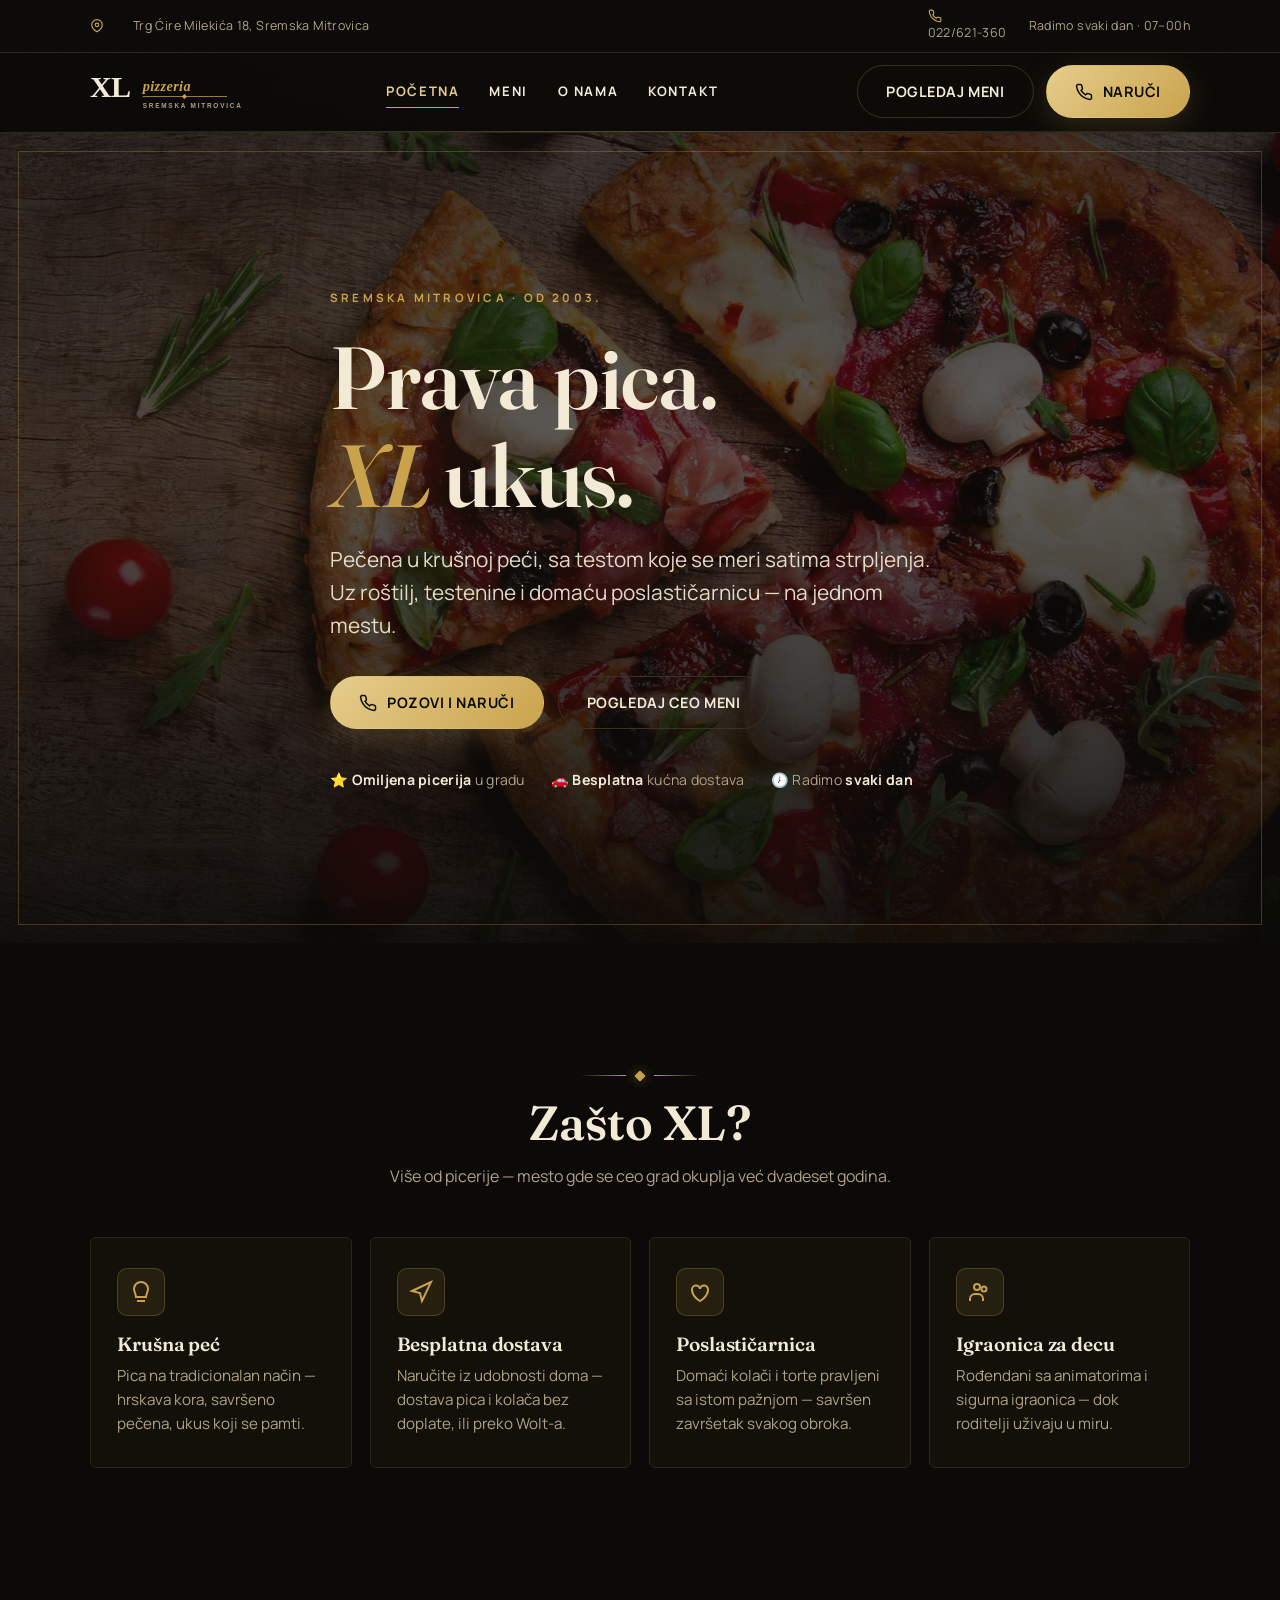
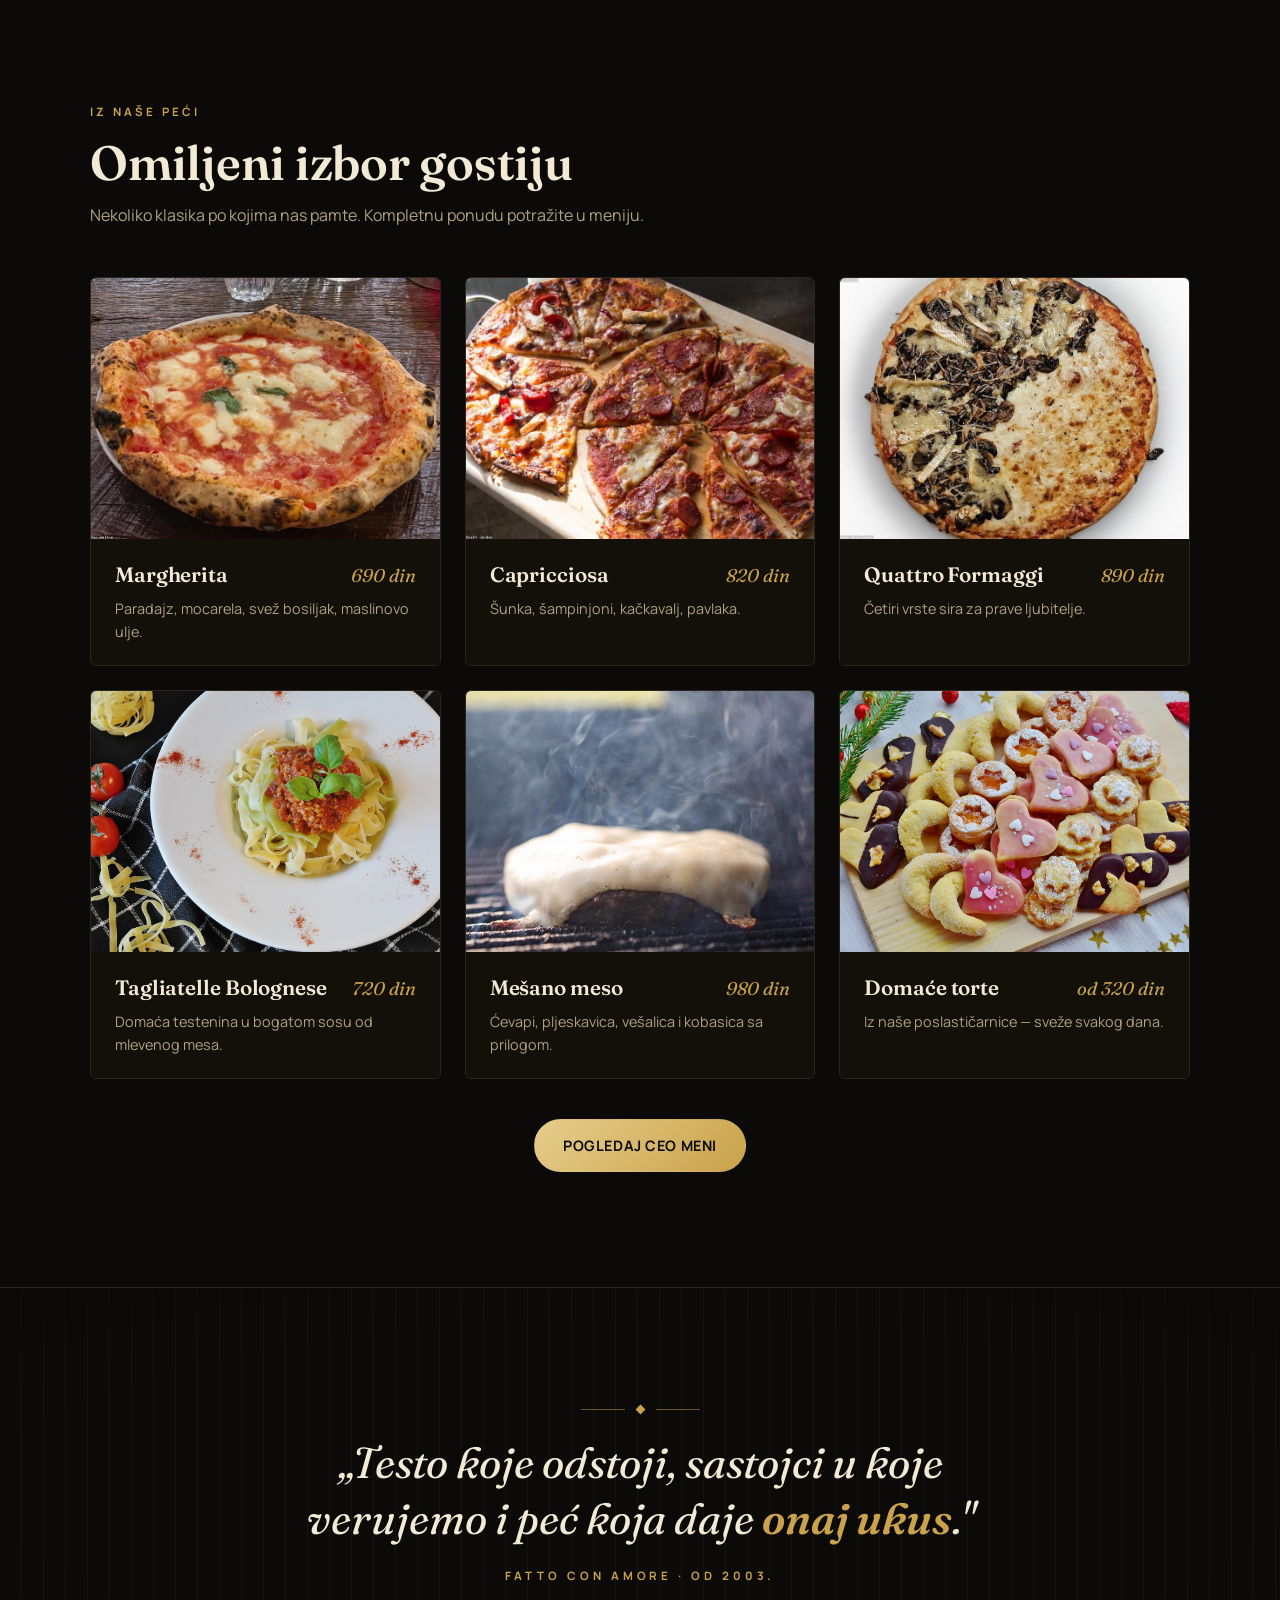
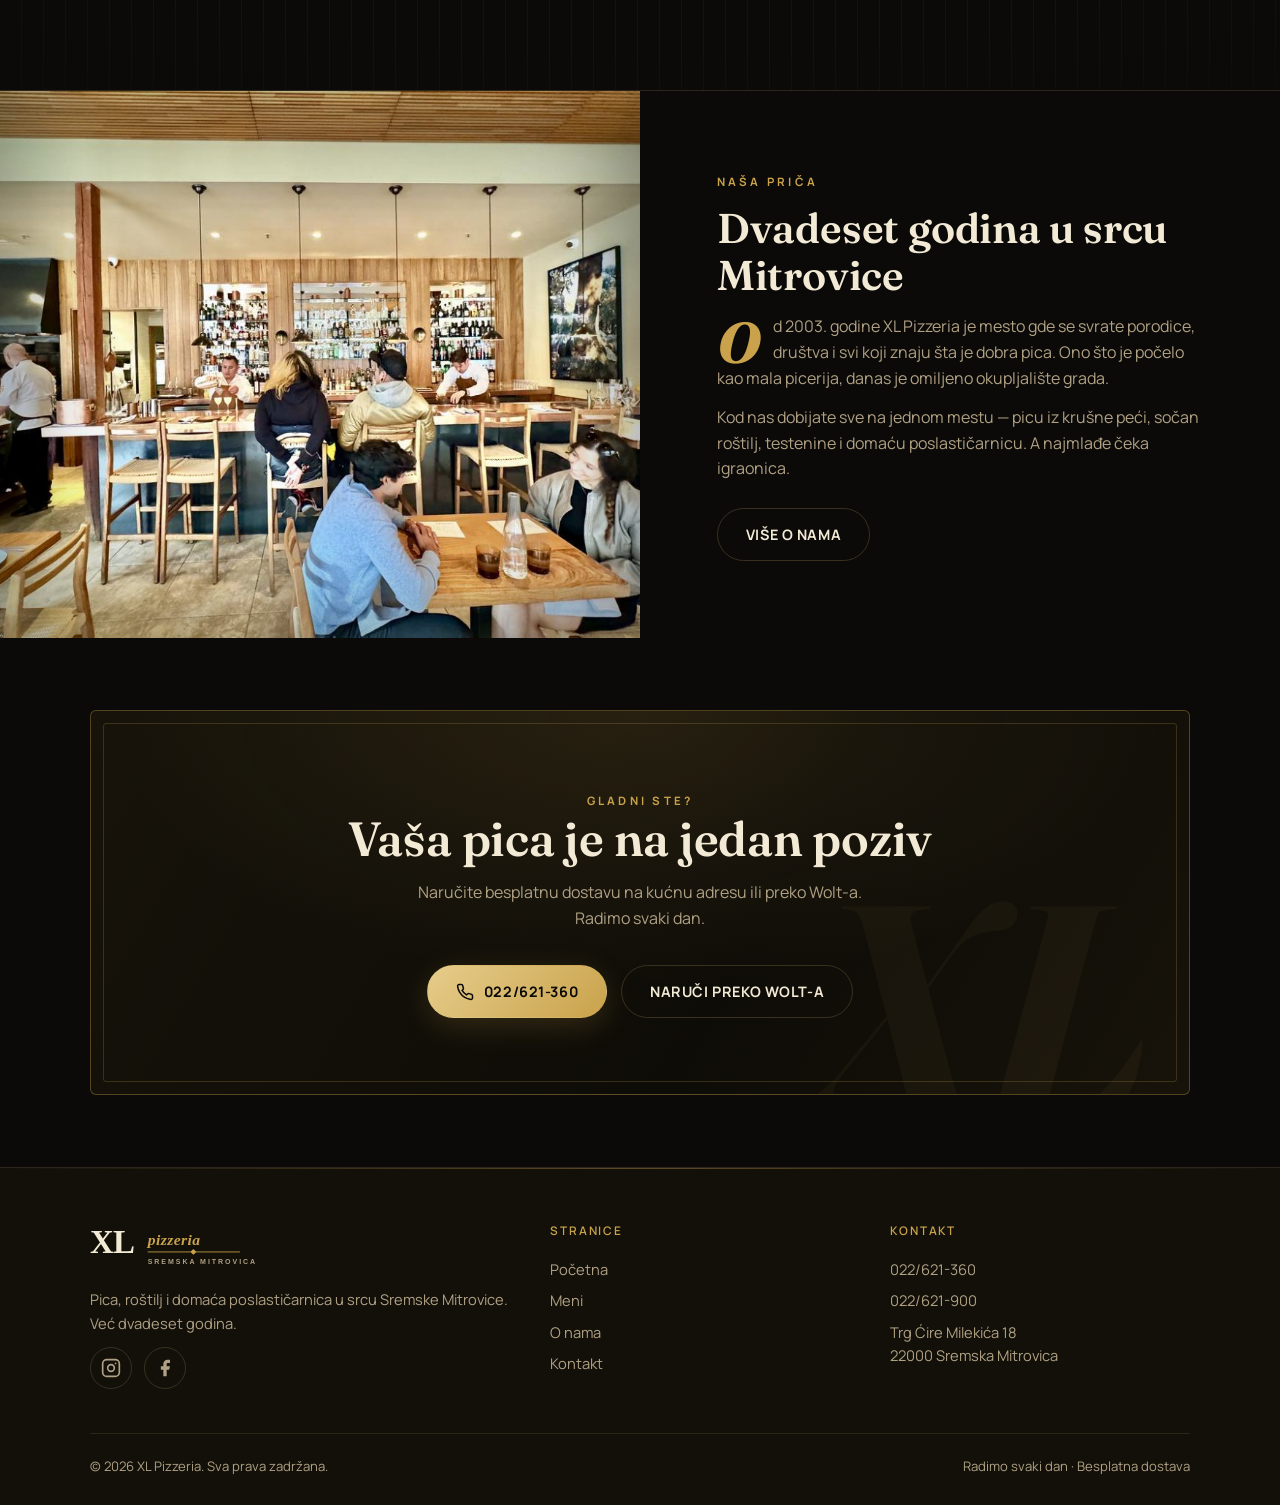
==== index.html @ 82c4e756 "Popravi mobilni meni (backdrop-filter fixed bug) + cache-buster Co-Authored-By: Claude Opus 4.8 <nor" ====
<!DOCTYPE html>
<html lang="sr">
<head>
  <meta charset="UTF-8">
  <meta name="viewport" content="width=device-width, initial-scale=1.0">
  <title>XL Pizzeria — Sremska Mitrovica | Pica, roštilj, poslastičarnica</title>
  <meta name="description" content="XL Pizzeria u Sremskoj Mitrovici — vrhunska pica pečena u krušnoj peći, roštilj, testenine i domaća poslastičarnica. Besplatna dostava i Wolt. Pozovi 022/621-360.">
  <meta property="og:title" content="XL Pizzeria — Sremska Mitrovica">
  <meta property="og:description" content="Vrhunska pica, roštilj i domaća poslastičarnica u srcu Sremske Mitrovice. Besplatna dostava.">
  <meta property="og:type" content="restaurant">
  <link rel="icon" href="assets/logo.svg">
  <link rel="preconnect" href="https://fonts.googleapis.com">
  <link rel="preconnect" href="https://fonts.gstatic.com" crossorigin>
  <link href="https://fonts.googleapis.com/css2?family=Fraunces:opsz,wght@9..144,400;9..144,600;9..144,700&family=Manrope:wght@400;600;700;800&display=swap" rel="stylesheet">
  <link rel="stylesheet" href="css/style.css?v=2">
</head>
<body>

 
  <div class="topbar">
    <div class="container topbar-inner">
      <span class="tb-left"><svg viewBox="0 0 24 24" fill="none" stroke="currentColor" stroke-width="2"><path d="M21 10c0 7-9 12-9 12s-9-5-9-12a9 9 0 0 1 18 0z"/><circle cx="12" cy="10" r="3"/></svg>Trg Ćire Milekića 18, Sremska Mitrovica</span>
      <span class="tb-right"><a href="tel:+38122621360"><svg viewBox="0 0 24 24" fill="none" stroke="currentColor" stroke-width="2"><path d="M22 16.92v3a2 2 0 0 1-2.18 2 19.79 19.79 0 0 1-8.63-3.07 19.5 19.5 0 0 1-6-6 19.79 19.79 0 0 1-3.07-8.67A2 2 0 0 1 4.11 2h3a2 2 0 0 1 2 1.72c.13.96.36 1.9.7 2.81a2 2 0 0 1-.45 2.11L8.09 9.91a16 16 0 0 0 6 6l1.27-1.27a2 2 0 0 1 2.11-.45c.9.34 1.85.57 2.81.7A2 2 0 0 1 22 16.92z"/></svg>022/621-360</a><span>Radimo svaki dan &middot; 07&ndash;00h</span></span>
    </div>
  </div>


  <header class="site-header">
    <div class="container nav">
      <a href="index.html" class="brand" aria-label="XL Pizzeria početna">
        <img src="assets/logo.svg" alt="XL Pizzeria" class="brand-mark">
      </a>
      <nav class="nav-links" aria-label="Glavna navigacija">
        <a href="index.html" aria-current="page">Početna</a>
        <a href="meni.html">Meni</a>
        <a href="o-nama.html">O nama</a>
        <a href="kontakt.html">Kontakt</a>
      </nav>
      <div class="nav-cta">
        <a href="meni.html" class="btn btn--ghost">Pogledaj meni</a>
        <a href="tel:+38122621360" class="btn btn--primary">
          <svg viewBox="0 0 24 24" fill="none" stroke="currentColor" stroke-width="2"><path d="M22 16.92v3a2 2 0 0 1-2.18 2 19.79 19.79 0 0 1-8.63-3.07 19.5 19.5 0 0 1-6-6 19.79 19.79 0 0 1-3.07-8.67A2 2 0 0 1 4.11 2h3a2 2 0 0 1 2 1.72c.13.96.36 1.9.7 2.81a2 2 0 0 1-.45 2.11L8.09 9.91a16 16 0 0 0 6 6l1.27-1.27a2 2 0 0 1 2.11-.45c.9.34 1.85.57 2.81.7A2 2 0 0 1 22 16.92z"/></svg>
          Naruči
        </a>
      </div>
      <button class="nav-toggle" aria-label="Otvori meni" aria-expanded="false" aria-controls="nav-links"><span></span></button>
    </div>
  </header>

  <main>
    <!-- HERO -->
    <section class="hero">
      <div class="hero-bg">
        <img src="assets/img/hero.jpg" alt="Pica iz krušne peći na tamnom stolu" fetchpriority="high">
      </div>
      <div class="container hero-inner">
        <span class="eyebrow">Sremska Mitrovica &middot; od 2003.</span>
        <h1>Prava pica.<br><span class="accent">XL</span> ukus.</h1>
        <p>Pečena u krušnoj peći, sa testom koje se meri satima strpljenja. Uz roštilj, testenine i domaću poslastičarnicu — na jednom mestu.</p>
        <div class="hero-actions">
          <a href="tel:+38122621360" class="btn btn--primary">
            <svg viewBox="0 0 24 24" fill="none" stroke="currentColor" stroke-width="2"><path d="M22 16.92v3a2 2 0 0 1-2.18 2 19.79 19.79 0 0 1-8.63-3.07 19.5 19.5 0 0 1-6-6 19.79 19.79 0 0 1-3.07-8.67A2 2 0 0 1 4.11 2h3a2 2 0 0 1 2 1.72c.13.96.36 1.9.7 2.81a2 2 0 0 1-.45 2.11L8.09 9.91a16 16 0 0 0 6 6l1.27-1.27a2 2 0 0 1 2.11-.45c.9.34 1.85.57 2.81.7A2 2 0 0 1 22 16.92z"/></svg>
            Pozovi i naruči
          </a>
          <a href="meni.html" class="btn btn--ghost">Pogledaj ceo meni</a>
        </div>
        <div class="hero-meta">
          <span>⭐ <strong>Omiljena picerija</strong> u gradu</span>
          <span>🚗 <strong>Besplatna</strong> kućna dostava</span>
          <span>🕖 Radimo <strong>svaki dan</strong></span>
        </div>
      </div>
    </section>

   
    <section class="section container">
      <div class="section-head center reveal">
        <span class="tricolor"><i></i><i></i><i></i></span>
        <h2>Zašto XL?</h2>
        <p>Više od picerije — mesto gde se ceo grad okuplja već dvadeset godina.</p>
      </div>
      <div class="features">
        <div class="feature reveal">
          <div class="ico"><svg viewBox="0 0 24 24" fill="none" stroke="currentColor" stroke-width="2"><path d="M12 2a7 7 0 0 0-7 7c0 3 2 5 2 8h10c0-3 2-5 2-8a7 7 0 0 0-7-7z"/><path d="M8 21h8"/></svg></div>
          <h3>Krušna peć</h3>
          <p>Pica na tradicionalan način — hrskava kora, savršeno pečena, ukus koji se pamti.</p>
        </div>
        <div class="feature reveal">
          <div class="ico"><svg viewBox="0 0 24 24" fill="none" stroke="currentColor" stroke-width="2"><path d="M3 11l19-9-9 19-2-8-8-2z"/></svg></div>
          <h3>Besplatna dostava</h3>
          <p>Naručite iz udobnosti doma — dostava pica i kolača bez doplate, ili preko Wolt-a.</p>
        </div>
        <div class="feature reveal">
          <div class="ico"><svg viewBox="0 0 24 24" fill="none" stroke="currentColor" stroke-width="2"><path d="M12 21s-8-4.5-8-11a4 4 0 0 1 8-1 4 4 0 0 1 8 1c0 6.5-8 11-8 11z"/></svg></div>
          <h3>Poslastičarnica</h3>
          <p>Domaći kolači i torte pravljeni sa istom pažnjom — savršen završetak svakog obroka.</p>
        </div>
        <div class="feature reveal">
          <div class="ico"><svg viewBox="0 0 24 24" fill="none" stroke="currentColor" stroke-width="2"><circle cx="9" cy="7" r="3"/><circle cx="16" cy="9" r="2.5"/><path d="M2 21v-2a5 5 0 0 1 5-5h3a5 5 0 0 1 5 5v2"/></svg></div>
          <h3>Igraonica za decu</h3>
          <p>Rođendani sa animatorima i sigurna igraonica — dok roditelji uživaju u miru.</p>
        </div>
      </div>
    </section>

    
    <section class="section container">
      <div class="section-head reveal">
        <span class="eyebrow">Iz naše peći</span>
        <h2>Omiljeni izbor gostiju</h2>
        <p>Nekoliko klasika po kojima nas pamte. Kompletnu ponudu potražite u meniju.</p>
      </div>
      <div class="dish-grid">
        <a href="tel:+38122621360" class="dish reveal" aria-label="Naruči telefonom">
          <div class="dish-img"><img src="assets/img/pizza-margherita.jpg" alt="Pica Margherita"></div>
          <div class="dish-body">
            <div class="row"><h3>Margherita</h3><span class="price">690 din</span></div>
            <p>Paradajz, mocarela, svež bosiljak, maslinovo ulje.</p>
          </div>
        </a>
        <a href="tel:+38122621360" class="dish reveal" aria-label="Naruči telefonom">
          <div class="dish-img"><img src="assets/img/pizza-capricciosa.jpg" alt="Pica Capricciosa"></div>
          <div class="dish-body">
            <div class="row"><h3>Capricciosa</h3><span class="price">820 din</span></div>
            <p>Šunka, šampinjoni, kačkavalj, pavlaka.</p>
          </div>
        </a>
        <a href="tel:+38122621360" class="dish reveal" aria-label="Naruči telefonom">
          <div class="dish-img"><img src="assets/img/pizza-quattro.jpg" alt="Pica Quattro Formaggi"></div>
          <div class="dish-body">
            <div class="row"><h3>Quattro Formaggi</h3><span class="price">890 din</span></div>
            <p>Četiri vrste sira za prave ljubitelje.</p>
          </div>
        </a>
        <a href="tel:+38122621360" class="dish reveal" aria-label="Naruči telefonom">
          <div class="dish-img"><img src="assets/img/pasta.jpg" alt="Testenina"></div>
          <div class="dish-body">
            <div class="row"><h3>Tagliatelle Bolognese</h3><span class="price">720 din</span></div>
            <p>Domaća testenina u bogatom sosu od mlevenog mesa.</p>
          </div>
        </a>
        <a href="tel:+38122621360" class="dish reveal" aria-label="Naruči telefonom">
          <div class="dish-img"><img src="assets/img/grill.jpg" alt="Roštilj"></div>
          <div class="dish-body">
            <div class="row"><h3>Mešano meso</h3><span class="price">980 din</span></div>
            <p>Ćevapi, pljeskavica, vešalica i kobasica sa prilogom.</p>
          </div>
        </a>
        <a href="tel:+38122621360" class="dish reveal" aria-label="Naruči telefonom">
          <div class="dish-img"><img src="assets/img/dessert.jpg" alt="Domaći kolač"></div>
          <div class="dish-body">
            <div class="row"><h3>Domaće torte</h3><span class="price">od 320 din</span></div>
            <p>Iz naše poslastičarnice — sveže svakog dana.</p>
          </div>
        </a>
      </div>
      <div class="center" style="margin-top:40px">
        <a href="meni.html" class="btn btn--gold">Pogledaj ceo meni</a>
      </div>
    </section>

    
    <section class="quote-band reveal">
      <span class="qb-orn"><i></i><span class="gem"></span><i></i></span>
      <p class="q">„Testo koje odstoji, sastojci u koje verujemo i peć koja daje <b>onaj ukus</b>."</p>
      <p class="sig">Fatto con amore &middot; od 2003.</p>
    </section>

 
    <section class="feature-row reveal">
      <div class="fr-media"><img src="assets/img/interior.jpg" alt="Ambijent XL Pizzerie"></div>
      <div class="fr-body">
        <div class="fr-inner">
          <span class="eyebrow">Naša priča</span>
          <h2>Dvadeset godina u srcu Mitrovice</h2>
          <p class="dropcap">Od 2003. godine XL Pizzeria je mesto gde se svrate porodice, društva i svi koji znaju šta je dobra pica. Ono što je počelo kao mala picerija, danas je omiljeno okupljalište grada.</p>
          <p>Kod nas dobijate sve na jednom mestu — picu iz krušne peći, sočan roštilj, testenine i domaću poslastičarnicu. A najmlađe čeka igraonica.</p>
          <div class="hero-actions">
            <a href="o-nama.html" class="btn btn--ghost">Više o nama</a>
          </div>
        </div>
      </div>
    </section>

   
    <section class="section--tight container">
      <div class="cta-banner reveal">
        <span class="eyebrow">Gladni ste?</span>
        <h2>Vaša pica je na jedan poziv</h2>
        <p>Naručite besplatnu dostavu na kućnu adresu ili preko Wolt-a. Radimo svaki dan.</p>
        <div class="hero-actions">
          <a href="tel:+38122621360" class="btn btn--primary">
            <svg viewBox="0 0 24 24" fill="none" stroke="currentColor" stroke-width="2"><path d="M22 16.92v3a2 2 0 0 1-2.18 2 19.79 19.79 0 0 1-8.63-3.07 19.5 19.5 0 0 1-6-6 19.79 19.79 0 0 1-3.07-8.67A2 2 0 0 1 4.11 2h3a2 2 0 0 1 2 1.72c.13.96.36 1.9.7 2.81a2 2 0 0 1-.45 2.11L8.09 9.91a16 16 0 0 0 6 6l1.27-1.27a2 2 0 0 1 2.11-.45c.9.34 1.85.57 2.81.7A2 2 0 0 1 22 16.92z"/></svg>
            022/621-360
          </a>
          <a href="https://wolt.com/en/srb/sremska-mitrovica/restaurant/xl-picerija" target="_blank" rel="noopener" class="btn btn--ghost">Naruči preko Wolt-a</a>
        </div>
      </div>
    </section>
  </main>


  <footer class="site-footer">
    <div class="container">
      <div class="footer-grid">
        <div>
          <div class="footer-brand"><img src="assets/logo.svg" alt="XL Pizzeria"></div>
          <p>Pica, roštilj i domaća poslastičarnica u srcu Sremske Mitrovice. Već dvadeset godina.</p>
          <div class="footer-social">
            <a href="https://www.instagram.com/xlpizzeria.rs/" target="_blank" rel="noopener" aria-label="Instagram">
              <svg viewBox="0 0 24 24" fill="none" stroke="currentColor" stroke-width="2"><rect x="2" y="2" width="20" height="20" rx="5"/><circle cx="12" cy="12" r="4"/><circle cx="17.5" cy="6.5" r="1" fill="currentColor" stroke="none"/></svg>
            </a>
            <a href="https://www.facebook.com/p/Xl-Pizzeria-100077171096664/" target="_blank" rel="noopener" aria-label="Facebook">
              <svg viewBox="0 0 24 24" fill="currentColor"><path d="M18 2h-3a5 5 0 0 0-5 5v3H7v4h3v8h4v-8h3l1-4h-4V7a1 1 0 0 1 1-1h3z"/></svg>
            </a>
          </div>
        </div>
        <div>
          <h4>Stranice</h4>
          <a href="index.html">Početna</a>
          <a href="meni.html">Meni</a>
          <a href="o-nama.html">O nama</a>
          <a href="kontakt.html">Kontakt</a>
        </div>
        <div>
          <h4>Kontakt</h4>
          <a href="tel:+38122621360">022/621-360</a>
          <a href="tel:+38122621900">022/621-900</a>
          <p>Trg Ćire Milekića 18<br>22000 Sremska Mitrovica</p>
        </div>
      </div>
      <div class="footer-bottom">
        <span>&copy; <span data-year>2026</span> XL Pizzeria. Sva prava zadržana.</span>
        <span>Radimo svaki dan &middot; Besplatna dostava</span>
      </div>
    </div>
  </footer>

  <script src="js/main.js"></script>
</body>
</html>
---- css/style.css ----
/* ==========================================================================
   XL Pizzeria — Sremska Mitrovica
   Crno + zlato, vintage tratorija šmek. Čist CSS, bez zavisnosti.
   ========================================================================== */

/* ---------- Tokeni ---------- */
:root {
  --ink:      #0b0a08;   /* topla, gotovo crna baza */
  --ink-2:    #121009;   /* kartice, sekcije */
  --ink-3:    #1a1710;   /* elevacija 2, hover */
  --line:     #2c2519;   /* topli tamno-zlatni border */
  --line-2:   #3a301f;   /* jači border/frame */
  --cream:    #f3ead6;   /* glavni tekst (topla bela) */
  --muted:    #b0a184;   /* sekundarni tekst (muljano zlato) */
  --gold:     #c9a24b;   /* primarni zlatni akcenat */
  --gold-2:   #e6cd8b;   /* svetli zlatni highlight */
  --gold-deep:#8a6d2f;   /* dublje zlato, senke */

  --font-display: "Fraunces", Georgia, "Times New Roman", serif;
  --font-sans: "Manrope", system-ui, -apple-system, "Segoe UI", sans-serif;

  --r-card: 6px;
  --r-img: 4px;
  --r-pill: 999px;

  --shadow: 0 14px 44px rgba(0,0,0,.55);
  --shadow-lg: 0 24px 70px rgba(0,0,0,.65);
  --glow-gold: 0 8px 30px rgba(201,162,75,.20);

  --container: 1180px;
  --gutter: clamp(16px, 4vw, 40px);

  --ease: cubic-bezier(.22,.61,.36,1);
}

/* ---------- Reset ---------- */
*, *::before, *::after { box-sizing: border-box; }
* { margin: 0; }
html { scroll-behavior: smooth; -webkit-text-size-adjust: 100%; }
body {
  font-family: var(--font-sans);
  background: var(--ink);
  color: var(--cream);
  line-height: 1.6;
  -webkit-font-smoothing: antialiased;
  text-rendering: optimizeLegibility;
  overflow-x: hidden;
  /* suptilna vintage tekstura */
  background-image:
    radial-gradient(120% 80% at 50% -10%, rgba(201,162,75,.05), transparent 60%);
  background-attachment: fixed;
}
img, svg { display: block; max-width: 100%; }
a { color: inherit; text-decoration: none; }
button { font: inherit; cursor: pointer; }
ul { list-style: none; padding: 0; }
::selection { background: var(--gold); color: var(--ink); }

/* ---------- Tipografija ---------- */
h1, h2, h3, h4 { font-family: var(--font-display); font-weight: 600; line-height: 1.12; letter-spacing: -.005em; }
.eyebrow {
  font-family: var(--font-sans);
  text-transform: uppercase;
  letter-spacing: .28em;
  font-size: .72rem;
  font-weight: 700;
  color: var(--gold);
}
.lead { font-size: 1.125rem; color: var(--muted); }

/* ---------- Layout ---------- */
.container { width: 100%; max-width: var(--container); margin-inline: auto; padding-inline: var(--gutter); }
.section { padding-block: clamp(56px, 9vw, 120px); }
.section--tight { padding-block: clamp(40px, 6vw, 72px); }
.center { text-align: center; }
.stack-sm > * + * { margin-top: 12px; }

.section-head { max-width: 640px; margin-bottom: 48px; }
.section-head.center { margin-inline: auto; }
.section-head h2 { font-size: clamp(2rem, 5vw, 3rem); margin-top: 12px; }
.section-head p { margin-top: 14px; color: var(--muted); }

/* Vintage ornament razdelnik (koristi staru .tricolor markup: 3 <i>) */
.tricolor { display: inline-flex; align-items: center; justify-content: center; height: auto; width: auto; background: none; overflow: visible; gap: 0; }
.tricolor i { flex: 0 0 auto; }
.tricolor i:nth-child(1) { width: 46px; height: 1px; background: linear-gradient(90deg, transparent, var(--gold)); }
.tricolor i:nth-child(2) { width: 8px; height: 8px; background: var(--gold); transform: rotate(45deg); border-radius: 1px; margin: 0 10px; box-shadow: 0 0 12px rgba(201,162,75,.5); }
.tricolor i:nth-child(3) { width: 46px; height: 1px; background: linear-gradient(90deg, var(--gold), transparent); }

/* ---------- Dugmad ---------- */
.btn {
  display: inline-flex; align-items: center; gap: 10px;
  padding: 14px 28px; border-radius: var(--r-pill);
  font-weight: 700; font-size: .9rem; letter-spacing: .04em; text-transform: uppercase;
  border: 1px solid transparent; min-height: 48px;
  transition: transform .25s var(--ease), background .25s var(--ease), border-color .25s var(--ease), color .25s var(--ease);
}
.btn:focus-visible { outline: 3px solid var(--gold); outline-offset: 3px; }
.btn--primary { background: linear-gradient(135deg, var(--gold-2), var(--gold)); color: var(--ink); box-shadow: var(--glow-gold); }
.btn--primary:hover { background: linear-gradient(135deg, #f0d99b, var(--gold-2)); transform: translateY(-2px); }
.btn--ghost { border-color: var(--line-2); color: var(--cream); background: transparent; }
.btn--ghost:hover { border-color: var(--gold); color: var(--gold-2); transform: translateY(-2px); }
.btn--gold { background: linear-gradient(135deg, var(--gold-2), var(--gold)); color: var(--ink); }
.btn--gold:hover { transform: translateY(-2px); filter: brightness(1.06); }
.btn svg { width: 18px; height: 18px; }

/* ---------- Header ---------- */
.site-header {
  position: sticky; top: 0; z-index: 100;
  background: rgba(11,10,8,.86);
  backdrop-filter: blur(14px);
  border-bottom: 1px solid var(--line);
}
.site-header::after { content:""; display:block; height:1px; background: linear-gradient(90deg, transparent, rgba(201,162,75,.4), transparent); }
.nav { display: flex; align-items: center; justify-content: space-between; height: 78px; gap: 24px; }
.brand { display: flex; align-items: center; gap: 12px; }
.brand .brand-mark { height: 42px; width: auto; }
.nav-links { display: flex; align-items: center; gap: 30px; }
.nav-links a { font-size: .82rem; font-weight: 700; text-transform: uppercase; letter-spacing: .12em; color: var(--cream); position: relative; padding: 6px 0; }
.nav-links a::after { content:""; position:absolute; left:0; bottom:0; height:1.5px; width:0; background: var(--gold); transition: width .25s var(--ease); }
.nav-links a:hover::after, .nav-links a[aria-current="page"]::after { width: 100%; }
.nav-links a[aria-current="page"] { color: var(--gold-2); }
.nav-cta { display: flex; align-items: center; gap: 12px; }

.nav-toggle { display: none; background: none; border: 1px solid var(--line-2); border-radius: 8px; width: 46px; height: 46px; align-items: center; justify-content: center; }
.nav-toggle span, .nav-toggle span::before, .nav-toggle span::after {
  content:""; display:block; width: 20px; height: 2px; background: var(--cream); position: relative; transition: .3s var(--ease);
}
.nav-toggle span::before { position:absolute; top:-6px; }
.nav-toggle span::after { position:absolute; top:6px; }

/* ---------- Hero ---------- */
.hero { position: relative; min-height: 90vh; display: flex; align-items: center; overflow: hidden; }
.hero-bg { position: absolute; inset: 0; z-index: 0; }
.hero-bg img { width: 100%; height: 100%; object-fit: cover; }
.hero-bg::after { content:""; position:absolute; inset:0;
  background: linear-gradient(180deg, rgba(11,10,8,.78) 0%, rgba(11,10,8,.66) 40%, rgba(11,10,8,.95) 100%),
              radial-gradient(70% 60% at 22% 32%, rgba(201,162,75,.16), transparent 70%);
}
/* vintage okvir preko heroja */
.hero::before { content:""; position:absolute; inset:18px; border: 1px solid rgba(201,162,75,.28); z-index: 2; pointer-events:none; }
.hero-inner { position: relative; z-index: 3; max-width: 700px; padding-block: 64px; }
.hero h1 { font-size: clamp(2.75rem, 8vw, 5.5rem); margin: 18px 0; }
.hero h1 .accent { color: var(--gold); font-style: italic; }
.hero p { font-size: clamp(1.05rem, 2.4vw, 1.3rem); color: var(--cream); opacity: .92; max-width: 52ch; }
.hero-actions { display: flex; flex-wrap: wrap; gap: 14px; margin-top: 34px; }
.hero-meta { display: flex; flex-wrap: wrap; gap: 26px; margin-top: 40px; color: var(--muted); font-size: .88rem; letter-spacing: .02em; }
.hero-meta strong { color: var(--cream); font-weight: 700; }

/* ---------- Prednosti ---------- */
.features { display: grid; grid-template-columns: repeat(auto-fit, minmax(220px, 1fr)); gap: 18px; }
.feature {
  background: var(--ink-2); border: 1px solid var(--line); border-radius: var(--r-card);
  padding: 30px 26px; transition: transform .3s var(--ease), border-color .3s var(--ease);
  position: relative;
}
.feature::before { content:""; position:absolute; inset:6px; border:1px solid transparent; border-radius: 3px; transition: border-color .3s var(--ease); pointer-events:none; }
.feature:hover { transform: translateY(-4px); border-color: var(--gold); }
.feature:hover::before { border-color: rgba(201,162,75,.25); }
.feature .ico { width: 48px; height: 48px; border-radius: 10px; display: grid; place-items: center; background: rgba(201,162,75,.1); color: var(--gold); margin-bottom: 18px; border: 1px solid rgba(201,162,75,.25); }
.feature .ico svg { width: 24px; height: 24px; }
.feature h3 { font-size: 1.2rem; margin-bottom: 8px; }
.feature p { color: var(--muted); font-size: .95rem; }

/* ---------- Istaknuta jela ---------- */
.dish-grid { display: grid; grid-template-columns: repeat(auto-fill, minmax(280px, 1fr)); gap: 24px; }
.dish {
  background: var(--ink-2); border: 1px solid var(--line); border-radius: var(--r-card);
  overflow: hidden; transition: transform .3s var(--ease), box-shadow .3s var(--ease), border-color .3s var(--ease);
}
.dish:hover { transform: translateY(-6px); box-shadow: var(--shadow); border-color: rgba(201,162,75,.4); }
.dish-img { aspect-ratio: 4/3; overflow: hidden; background: var(--ink-3); }
.dish-img img { width: 100%; height: 100%; object-fit: cover; transition: transform .5s var(--ease); }
.dish:hover .dish-img img { transform: scale(1.06); }
.dish-body { padding: 22px 24px; }
.dish-body .row { display: flex; justify-content: space-between; align-items: baseline; gap: 12px; }
.dish-body h3 { font-size: 1.3rem; }
.dish-body .price { font-family: var(--font-display); color: var(--gold); font-size: 1.15rem; white-space: nowrap; font-style: italic; }
.dish-body p { color: var(--muted); font-size: .9rem; margin-top: 6px; }

/* ---------- Split ---------- */
.split { display: grid; grid-template-columns: 1fr 1fr; gap: clamp(28px, 5vw, 64px); align-items: center; }
.split.rev .split-media { order: 2; }
.split-media { position: relative; }
.split-media img { width: 100%; border-radius: var(--r-img); box-shadow: var(--shadow); border: 1px solid var(--line-2); }
.split-media::after { content:""; position:absolute; inset:10px; border:1px solid rgba(201,162,75,.3); border-radius: 2px; pointer-events:none; }
.split-body h2 { font-size: clamp(1.75rem, 4vw, 2.6rem); margin: 12px 0 16px; }
.split-body p + p { margin-top: 14px; }
.split-body p { color: var(--muted); }

/* ---------- Meni ---------- */
.menu-tabs { display: flex; flex-wrap: wrap; gap: 10px; justify-content: center; margin-bottom: 44px; }
.menu-tab {
  padding: 11px 22px; border-radius: var(--r-pill); border: 1px solid var(--line-2);
  background: transparent; color: var(--muted); font-weight: 700; font-size: .78rem; min-height: 44px;
  text-transform: uppercase; letter-spacing: .1em;
  transition: .25s var(--ease);
}
.menu-tab:hover { color: var(--cream); border-color: var(--gold); }
.menu-tab[aria-selected="true"] { background: linear-gradient(135deg, var(--gold-2), var(--gold)); color: var(--ink); border-color: var(--gold); }
.menu-tab:focus-visible { outline: 3px solid var(--gold); outline-offset: 2px; }

.menu-panel { display: none; animation: fade .4s var(--ease); }
.menu-panel.is-active { display: block; }
@keyframes fade { from { opacity: 0; transform: translateY(8px); } to { opacity: 1; transform: none; } }

.menu-cat-title { font-size: 1.6rem; margin: 0 0 6px; color: var(--gold-2); font-style: italic; }
.menu-cat-note { color: var(--muted); font-size: .9rem; margin-bottom: 24px; }
.menu-list { display: grid; grid-template-columns: repeat(auto-fill, minmax(340px, 1fr)); gap: 4px 48px; }
.menu-item {
  display: grid; grid-template-columns: 1fr auto; align-items: baseline; gap: 12px;
  padding: 15px 0; border-bottom: 1px dotted var(--line-2);
}
.menu-item .mi-name { font-weight: 700; color: var(--cream); }
.menu-item .mi-desc { display: block; color: var(--muted); font-size: .84rem; font-weight: 400; margin-top: 3px; }
.menu-item .mi-price { font-family: var(--font-display); color: var(--gold); font-size: 1.05rem; white-space: nowrap; font-style: italic; }
.menu-item .mi-price.tbd { color: var(--muted); font-style: italic; font-size: .85rem; font-family: var(--font-sans); }

.menu-note {
  margin-top: 40px; padding: 18px 22px; border-radius: var(--r-card);
  background: rgba(201,162,75,.07); border: 1px solid rgba(201,162,75,.28); color: var(--muted); font-size: .9rem;
}
.menu-note strong { color: var(--gold-2); }

/* ---------- Galerija ---------- */
.gallery { display: grid; grid-template-columns: repeat(auto-fill, minmax(240px, 1fr)); gap: 14px; }
.gallery figure { margin: 0; border-radius: var(--r-img); overflow: hidden; background: var(--ink-3); aspect-ratio: 1; border: 1px solid var(--line-2); position: relative; }
.gallery img { width: 100%; height: 100%; object-fit: cover; transition: transform .5s var(--ease); }
.gallery figure:hover img { transform: scale(1.08); }
.gallery .wide { grid-column: span 2; aspect-ratio: 2/1; }

/* ---------- Kontakt ---------- */
.contact-grid { display: grid; grid-template-columns: 1fr 1.2fr; gap: clamp(28px, 5vw, 56px); align-items: start; }
.info-block + .info-block { margin-top: 26px; }
.info-block h3 { font-size: 1.05rem; color: var(--gold-2); margin-bottom: 10px; display: flex; align-items: center; gap: 10px; font-style: italic; }
.info-block h3 svg { width: 20px; height: 20px; color: var(--gold); }
.info-block p, .info-block a { color: var(--muted); }
.info-block a:hover { color: var(--gold-2); }
.hours-table { width: 100%; border-collapse: collapse; }
.hours-table td { padding: 10px 0; border-bottom: 1px dotted var(--line-2); font-size: .92rem; }
.hours-table td:last-child { text-align: right; color: var(--cream); font-variant-numeric: tabular-nums; }
.hours-table tr.today td { color: var(--gold-2); }
.hours-table tr.today td:first-child::after { content: " • danas"; font-size: .68rem; color: var(--gold); letter-spacing: .1em; }
.map-embed { border-radius: var(--r-card); overflow: hidden; border: 1px solid var(--line-2); box-shadow: var(--shadow); }
.map-embed iframe { width: 100%; height: 420px; border: 0; display: block; filter: grayscale(.35) contrast(1.05) sepia(.15); }

/* ---------- CTA banner ---------- */
.cta-banner {
  position: relative; border-radius: var(--r-card); overflow: hidden;
  background:
    radial-gradient(80% 120% at 50% 0%, rgba(201,162,75,.12), transparent 60%),
    linear-gradient(120deg, #17130a, #0e0c07 60%, #17130a);
  border: 1px solid rgba(201,162,75,.35); padding: clamp(40px, 6vw, 76px);
  text-align: center;
}
.cta-banner::before { content:""; position:absolute; inset:12px; border:1px solid rgba(201,162,75,.22); border-radius: 3px; pointer-events:none; }
.cta-banner h2 { font-size: clamp(1.9rem, 5vw, 3rem); margin-bottom: 14px; }
.cta-banner p { color: var(--muted); max-width: 46ch; margin: 0 auto 28px; }
.cta-banner .hero-actions { justify-content: center; }

/* ---------- Footer ---------- */
.site-footer { background: var(--ink-2); border-top: 1px solid var(--line); padding-block: 56px 28px; position: relative; }
.site-footer::before { content:""; position:absolute; top:0; left:0; right:0; height:1px; background: linear-gradient(90deg, transparent, rgba(201,162,75,.4), transparent); }
.footer-grid { display: grid; grid-template-columns: 1.4fr 1fr 1fr; gap: 40px; }
.footer-grid h4 { font-family: var(--font-sans); text-transform: uppercase; letter-spacing: .16em; font-size: .74rem; color: var(--gold); margin-bottom: 16px; }
.footer-grid a, .footer-grid p { color: var(--muted); font-size: .92rem; display: block; padding: 4px 0; }
.footer-grid a:hover { color: var(--gold-2); }
.footer-brand { display: flex; align-items: center; gap: 12px; margin-bottom: 14px; }
.footer-brand img { height: 46px; }
.footer-social { display: flex; gap: 12px; margin-top: 8px; }
.footer-social a { width: 42px; height: 42px; border-radius: 50%; border: 1px solid var(--line-2); display: grid; place-items: center; color: var(--muted); }
.footer-social a:hover { border-color: var(--gold); color: var(--gold); }
.footer-social svg { width: 20px; height: 20px; }
.footer-bottom { margin-top: 44px; padding-top: 22px; border-top: 1px solid var(--line); display: flex; flex-wrap: wrap; justify-content: space-between; gap: 12px; color: var(--muted); font-size: .82rem; }

/* ---------- Reveal ---------- */
.reveal { opacity: 0; transform: translateY(24px); transition: opacity .7s var(--ease), transform .7s var(--ease); }
.reveal.in { opacity: 1; transform: none; }

/* ---------- Vintage detalji / duša ---------- */
/* Fine pinstripe linije kao italijansko odelo — globalna suptilna tekstura */
body::before {
  content: "";
  position: fixed; inset: 0; z-index: 0; pointer-events: none;
  background-image: repeating-linear-gradient(
    90deg,
    transparent 0 23px,
    rgba(201,162,75,.03) 23px 24px
  );
  -webkit-mask-image: linear-gradient(180deg, transparent, #000 10%, #000 90%, transparent);
  mask-image: linear-gradient(180deg, transparent, #000 10%, #000 90%, transparent);
}
.site-header, main, .site-footer { position: relative; z-index: 1; }

/* Ornamentalni razdelnik sekcija */
.divider { display: flex; align-items: center; justify-content: center; gap: 16px; padding-block: 6px; }
.divider::before, .divider::after { content: ""; height: 1px; width: min(140px, 26vw); }
.divider::before { background: linear-gradient(90deg, transparent, rgba(201,162,75,.55)); }
.divider::after  { background: linear-gradient(90deg, rgba(201,162,75,.55), transparent); }
.divider .gem { width: 8px; height: 8px; background: var(--gold); transform: rotate(45deg); box-shadow: 0 0 12px rgba(201,162,75,.5); flex: 0 0 auto; }
.divider .txt { font-size: .72rem; letter-spacing: .32em; text-transform: uppercase; font-weight: 700; color: var(--gold); white-space: nowrap; }

/* Dekorativna citat-traka sa pinstripe pozadinom (daje dušu praznim delovima) */
.quote-band { position: relative; overflow: hidden; text-align: center; padding: clamp(52px, 9vw, 104px) var(--gutter); border-block: 1px solid var(--line); background: var(--ink); }
.quote-band::before {
  content: ""; position: absolute; inset: 0; z-index: 0;
  background-image: repeating-linear-gradient(90deg, transparent 0 21px, rgba(201,162,75,.055) 21px 22px);
  -webkit-mask-image: radial-gradient(120% 100% at 50% 50%, #000 40%, transparent 85%);
  mask-image: radial-gradient(120% 100% at 50% 50%, #000 40%, transparent 85%);
}
.quote-band > * { position: relative; z-index: 1; }
.quote-band .qb-orn { display: inline-flex; align-items: center; gap: 12px; margin-bottom: 22px; }
.quote-band .qb-orn i { width: 44px; height: 1px; background: rgba(201,162,75,.5); }
.quote-band .qb-orn .gem { width: 7px; height: 7px; background: var(--gold); transform: rotate(45deg); }
.quote-band .q { font-family: var(--font-display); font-style: italic; font-size: clamp(1.5rem, 4vw, 2.7rem); line-height: 1.3; color: var(--cream); max-width: 24ch; margin: 0 auto; }
.quote-band .q b { color: var(--gold); font-weight: 600; }
.quote-band .sig { margin-top: 20px; font-size: .72rem; letter-spacing: .34em; text-transform: uppercase; color: var(--gold); font-weight: 700; }

/* Suptilan monogram-watermark na CTA baneru */
.cta-banner::after {
  content: "XL"; position: absolute; right: 4%; bottom: -14%;
  font-family: var(--font-display); font-style: italic; font-weight: 700;
  font-size: clamp(9rem, 24vw, 18rem); line-height: 1; color: rgba(201,162,75,.05);
  z-index: 0; pointer-events: none; user-select: none;
}
.cta-banner > * { position: relative; z-index: 1; }

/* ---------- Info-traka (gornja utility traka) ---------- */
.topbar { background: var(--ink); border-bottom: 1px solid var(--line); font-size: .78rem; color: var(--muted); letter-spacing: .03em; }
.topbar-inner { display: flex; align-items: center; justify-content: space-between; gap: 16px; padding-block: 9px; }
.topbar .tb-left, .topbar .tb-right { display: flex; align-items: center; gap: 22px; }
.topbar a { color: var(--muted); }
.topbar a:hover { color: var(--gold-2); }
.topbar svg { width: 14px; height: 14px; color: var(--gold); vertical-align: -2px; margin-right: 7px; }

/* ---------- Ken Burns zoom na hero ---------- */
@keyframes kenburns { from { transform: scale(1); } to { transform: scale(1.1); } }
.hero-bg img { animation: kenburns 24s ease-in-out infinite alternate; will-change: transform; }

/* ---------- Banner podstranica ---------- */
.page-hero { position: relative; overflow: hidden; min-height: clamp(300px, 46vh, 460px); display: flex; align-items: center; justify-content: center; text-align: center; border-bottom: 1px solid var(--line); }
.page-hero-bg { position: absolute; inset: 0; z-index: 0; }
.page-hero-bg img { width: 100%; height: 100%; object-fit: cover; }
.page-hero-bg::after { content: ""; position: absolute; inset: 0;
  background: linear-gradient(180deg, rgba(11,10,8,.74), rgba(11,10,8,.86)),
              radial-gradient(60% 80% at 50% 42%, rgba(201,162,75,.14), transparent 70%); }
.page-hero::before { content: ""; position: absolute; inset: 16px; border: 1px solid rgba(201,162,75,.28); z-index: 1; pointer-events: none; }
.page-hero-inner { position: relative; z-index: 2; padding: 40px var(--gutter); max-width: 760px; }
.page-hero-inner h1 { font-size: clamp(2.4rem, 6vw, 3.8rem); margin: 14px 0 18px; }
.page-hero-inner .tricolor { margin: 0 auto; }
.page-hero-inner .lead { margin-top: 18px; margin-inline: auto; max-width: 56ch; }

/* ---------- Full-bleed feature red ---------- */
.feature-row { display: grid; grid-template-columns: 1fr 1fr; align-items: stretch; }
.feature-row.rev .fr-media { order: 2; }
.fr-media { position: relative; min-height: 460px; overflow: hidden; }
.fr-media img { position: absolute; inset: 0; width: 100%; height: 100%; object-fit: cover; transition: transform .6s var(--ease); }
.feature-row:hover .fr-media img { transform: scale(1.05); }
.fr-media::after { content: ""; position: absolute; inset: 0; box-shadow: inset 0 0 120px rgba(0,0,0,.5); }
.fr-body { display: flex; align-items: center; padding: clamp(40px, 6vw, 96px); }
.fr-body .fr-inner { max-width: 520px; }
.fr-inner h2 { font-size: clamp(1.75rem, 4vw, 2.6rem); margin: 12px 0 16px; }
.fr-inner p { color: var(--muted); }
.fr-inner p + p { margin-top: 14px; }
.fr-inner .hero-actions { margin-top: 26px; }

/* ---------- Back-to-top dugme ---------- */
.to-top { position: fixed; right: 22px; bottom: 22px; width: 50px; height: 50px; border-radius: 50%;
  border: 1px solid var(--gold); background: rgba(20,16,9,.85); color: var(--gold);
  display: grid; place-items: center; cursor: pointer; opacity: 0; visibility: hidden; transform: translateY(10px);
  transition: opacity .3s var(--ease), transform .3s var(--ease), background .3s var(--ease), color .3s var(--ease);
  z-index: 200; backdrop-filter: blur(6px); }
.to-top.show { opacity: 1; visibility: visible; transform: none; }
.to-top:hover { background: var(--gold); color: var(--ink); }
.to-top:focus-visible { outline: 3px solid var(--gold); outline-offset: 3px; }
.to-top svg { width: 20px; height: 20px; }

/* ---------- Editorial meni (banner po kategoriji) ---------- */
.menu-cat-banner { position: relative; border-radius: var(--r-card); overflow: hidden; margin-bottom: 34px; min-height: 168px; display: flex; align-items: center; border: 1px solid var(--line-2); }
.menu-cat-banner img { position: absolute; inset: 0; width: 100%; height: 100%; object-fit: cover; }
.menu-cat-banner::after { content: ""; position: absolute; inset: 0; background: linear-gradient(90deg, rgba(11,10,8,.95) 22%, rgba(11,10,8,.62) 68%, rgba(11,10,8,.35)); }
.menu-cat-banner::before { content: ""; position: absolute; inset: 10px; border: 1px solid rgba(201,162,75,.3); z-index: 1; pointer-events: none; }
.mcb-text { position: relative; z-index: 2; padding: 26px clamp(22px, 4vw, 46px); }
.mcb-text .num { display: inline-block; font-family: var(--font-display); font-style: italic; color: var(--gold); font-size: .95rem; letter-spacing: .12em; margin-bottom: 4px; }
.mcb-text h2 { font-size: clamp(1.7rem, 4vw, 2.4rem); color: var(--cream); font-style: italic; }
.mcb-text p { color: var(--muted); font-size: .9rem; margin-top: 6px; max-width: 46ch; }

/* ---------- Zlatni scrollbar ---------- */
html { scrollbar-color: var(--gold-deep) var(--ink); scrollbar-width: thin; }
::-webkit-scrollbar { width: 12px; height: 12px; }
::-webkit-scrollbar-track { background: var(--ink); }
::-webkit-scrollbar-thumb { background: linear-gradient(var(--gold-deep), var(--gold)); border-radius: 10px; border: 3px solid var(--ink); }
::-webkit-scrollbar-thumb:hover { background: var(--gold); }

/* ---------- Drop-cap u priči ---------- */
.dropcap::first-letter { font-family: var(--font-display); font-style: italic; font-weight: 700; font-size: 3.6em; line-height: .74; float: left; color: var(--gold); padding: 8px 12px 0 0; }

/* ---------- "Naruči" overlay na hover preko jela ---------- */
.dish-img { position: relative; }
.dish-img::after { content: "Naruči \00BB"; position: absolute; inset: 0; display: flex; align-items: center; justify-content: center;
  background: linear-gradient(rgba(11,10,8,.35), rgba(11,10,8,.62)); color: var(--gold-2);
  font-family: var(--font-display); font-style: italic; font-size: 1.4rem; letter-spacing: .04em;
  opacity: 0; transition: opacity .35s var(--ease); }
.dish:hover .dish-img::after { opacity: 1; }
a.dish { color: inherit; display: block; }

/* ---------- Film-grain preko cele stranice ---------- */
.grain { position: fixed; inset: 0; z-index: 300; pointer-events: none; opacity: .05; mix-blend-mode: overlay;
  background-image: url("data:image/svg+xml,%3Csvg xmlns='http://www.w3.org/2000/svg' width='120' height='120'%3E%3Cfilter id='n'%3E%3CfeTurbulence type='fractalNoise' baseFrequency='0.85' numOctaves='2' stitchTiles='stitch'/%3E%3C/filter%3E%3Crect width='100%25' height='100%25' filter='url(%23n)'/%3E%3C/svg%3E"); }

/* ---------- Responsive ---------- */
@media (max-width: 900px) {
  .feature-row { grid-template-columns: 1fr; }
  .feature-row.rev .fr-media { order: 0; }
  .fr-media { min-height: 300px; }
  .split, .contact-grid { grid-template-columns: 1fr; }
  .split.rev .split-media { order: 0; }
  .footer-grid { grid-template-columns: 1fr 1fr; }
}
@media (max-width: 760px) {
  .topbar { display: none; }
  .nav-toggle { display: flex; }
  .nav-links {
    position: absolute; top: 100%; left: 0; right: 0; flex-direction: column; align-items: stretch;
    background: var(--ink-2); border-bottom: 1px solid var(--line); padding: 16px var(--gutter) 28px;
    gap: 4px; z-index: 120;
    opacity: 0; visibility: hidden; transform: translateY(-10px);
    transition: opacity .28s var(--ease), transform .28s var(--ease), visibility .28s var(--ease);
    box-shadow: 0 24px 40px rgba(0,0,0,.5);
  }
  .nav-links.open { opacity: 1; visibility: visible; transform: translateY(0); }
  .nav-links a { padding: 14px 0; border-bottom: 1px solid var(--line); }
  .nav-cta .btn--ghost { display: none; }
  .footer-grid { grid-template-columns: 1fr; }
  .menu-list { grid-template-columns: 1fr; }
  .hero { min-height: 84vh; }
  .hero::before { inset: 12px; }
}

@media (prefers-reduced-motion: reduce) {
  * { animation-duration: .001ms !important; transition-duration: .001ms !important; scroll-behavior: auto !important; }
  .reveal { opacity: 1; transform: none; }
  body { background-attachment: scroll; }
}
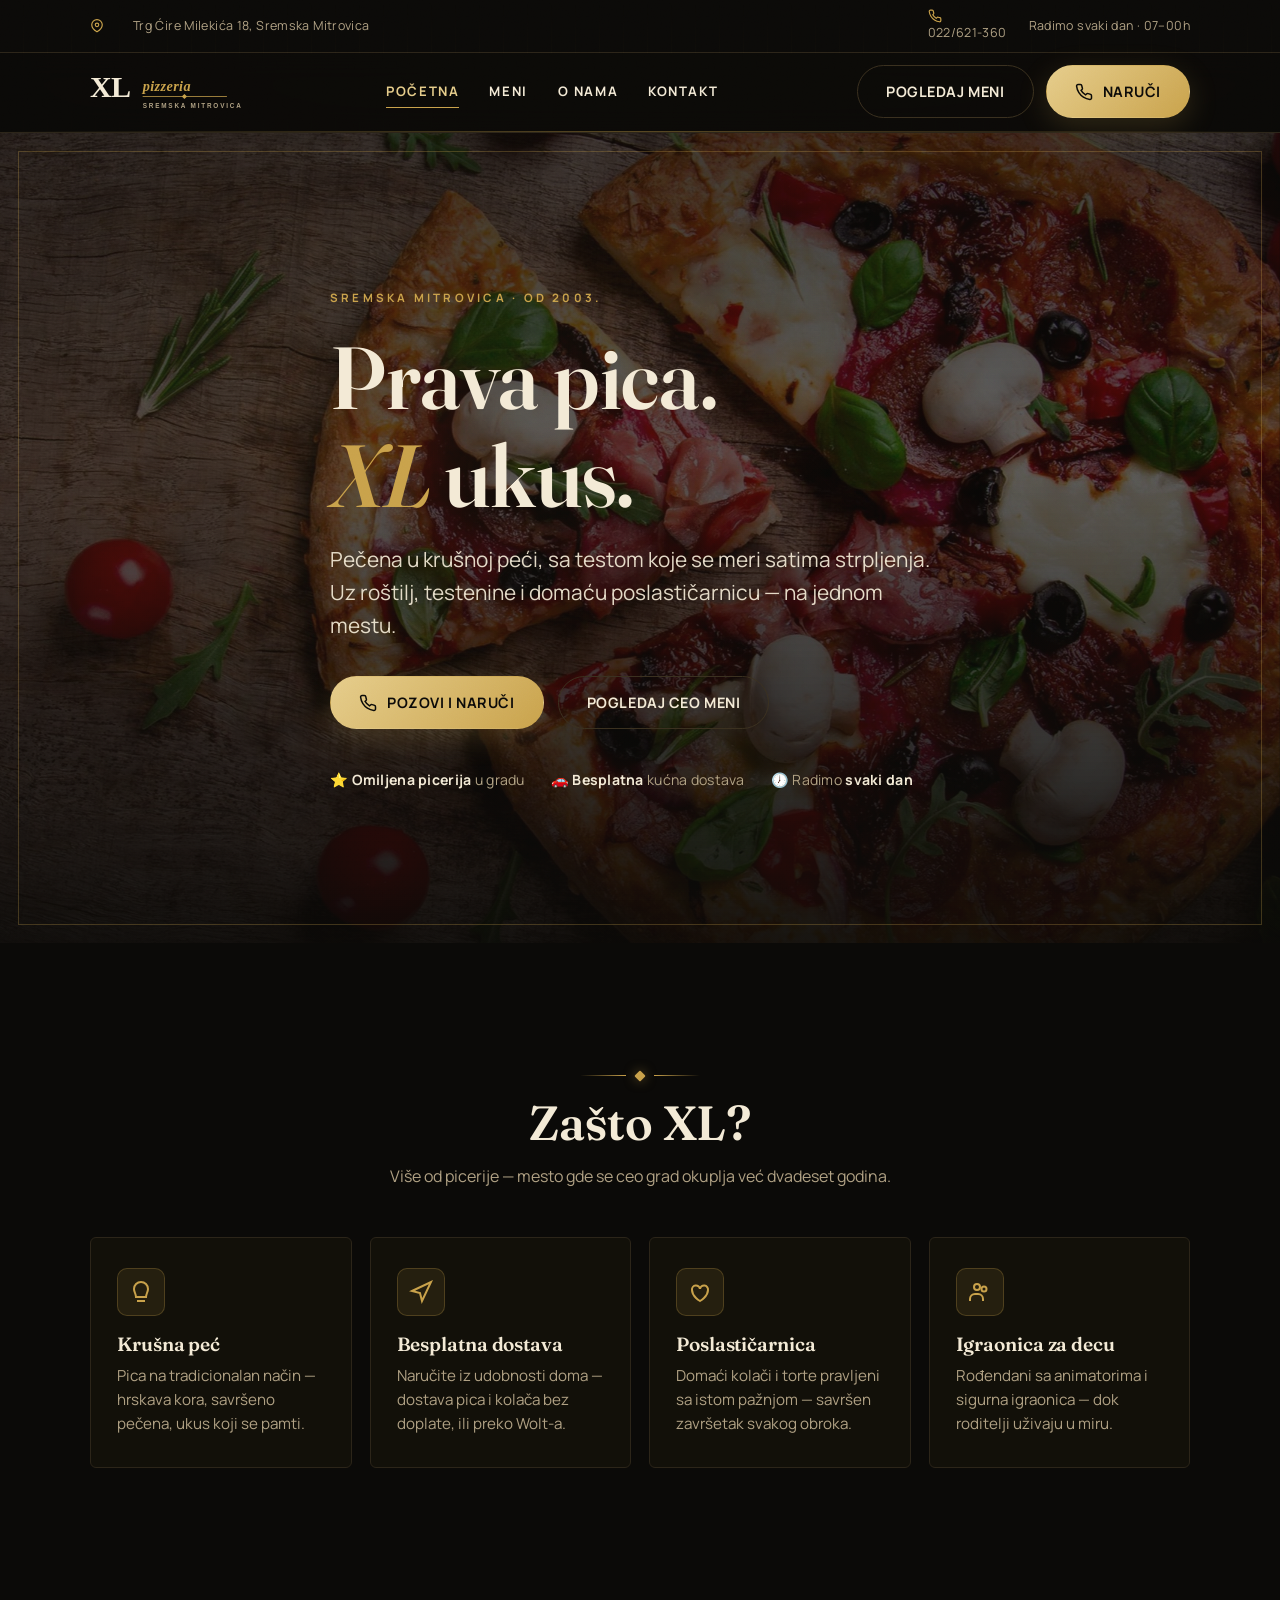
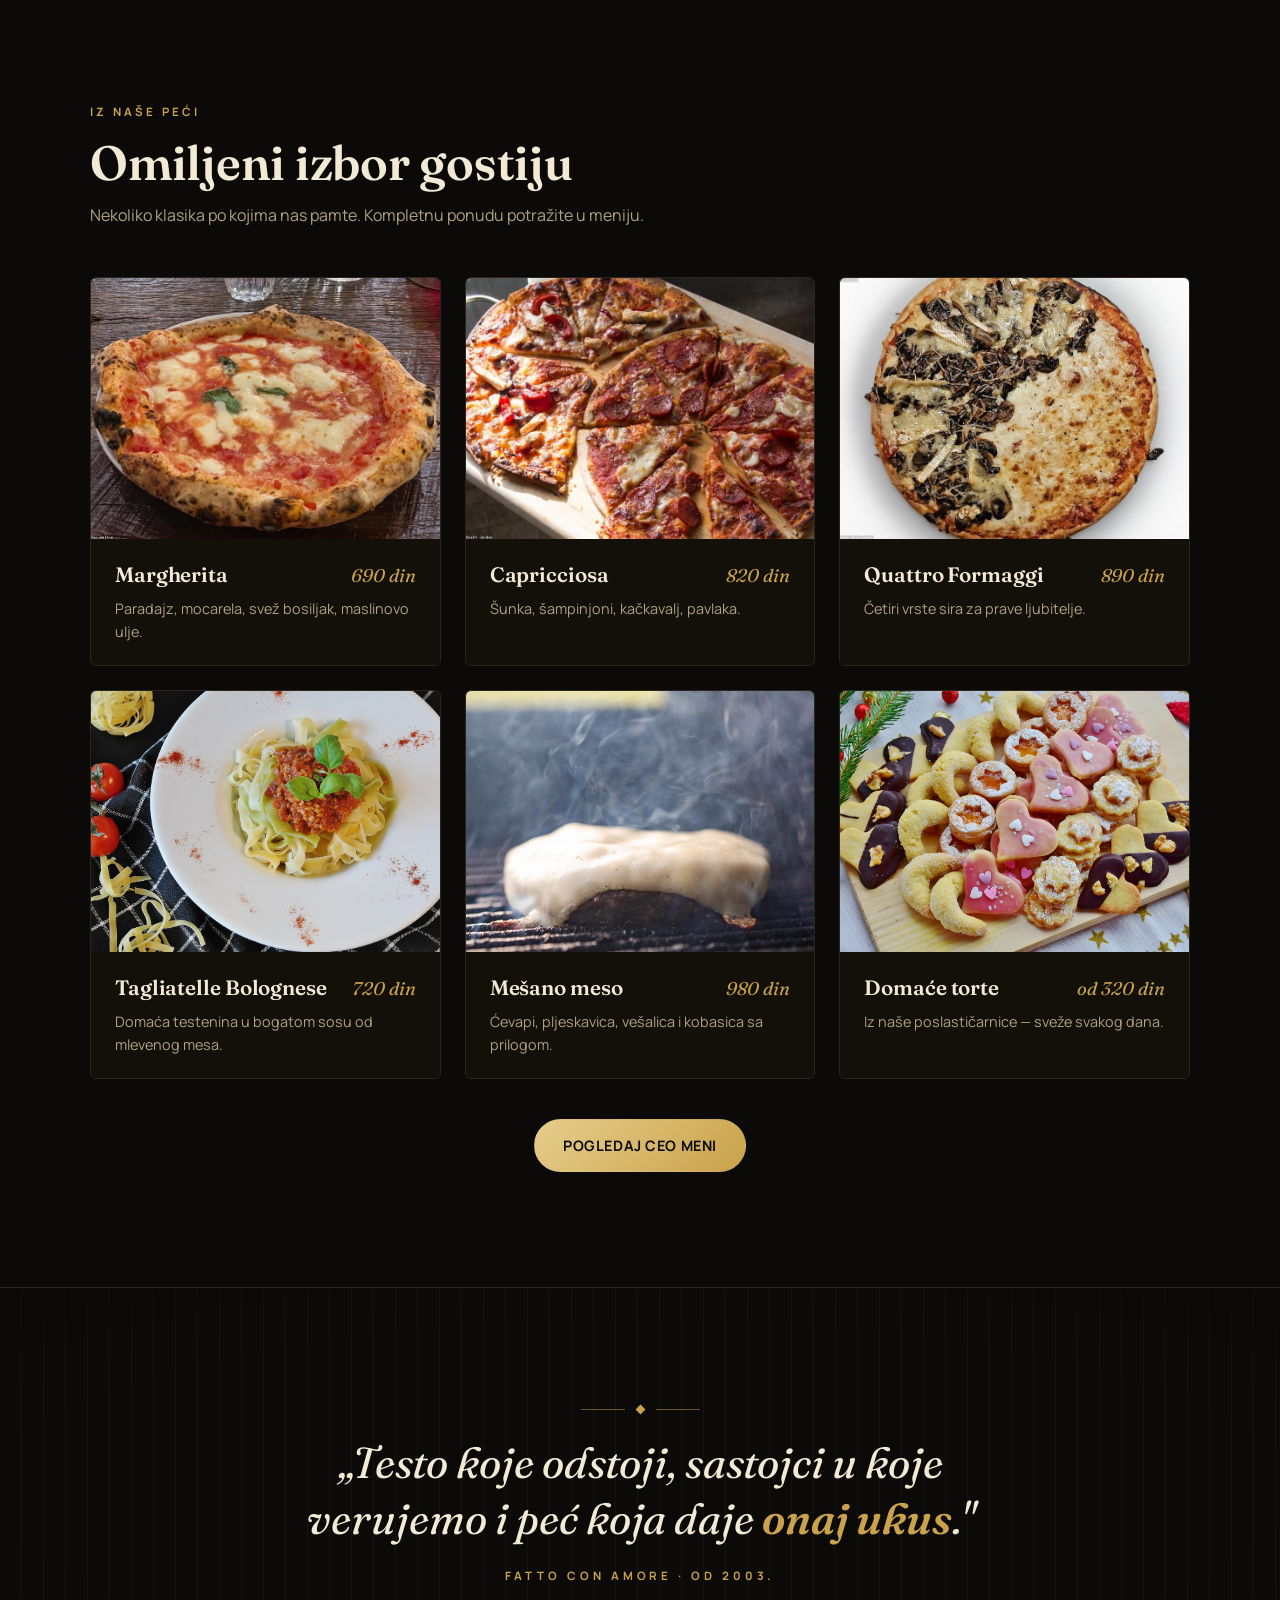
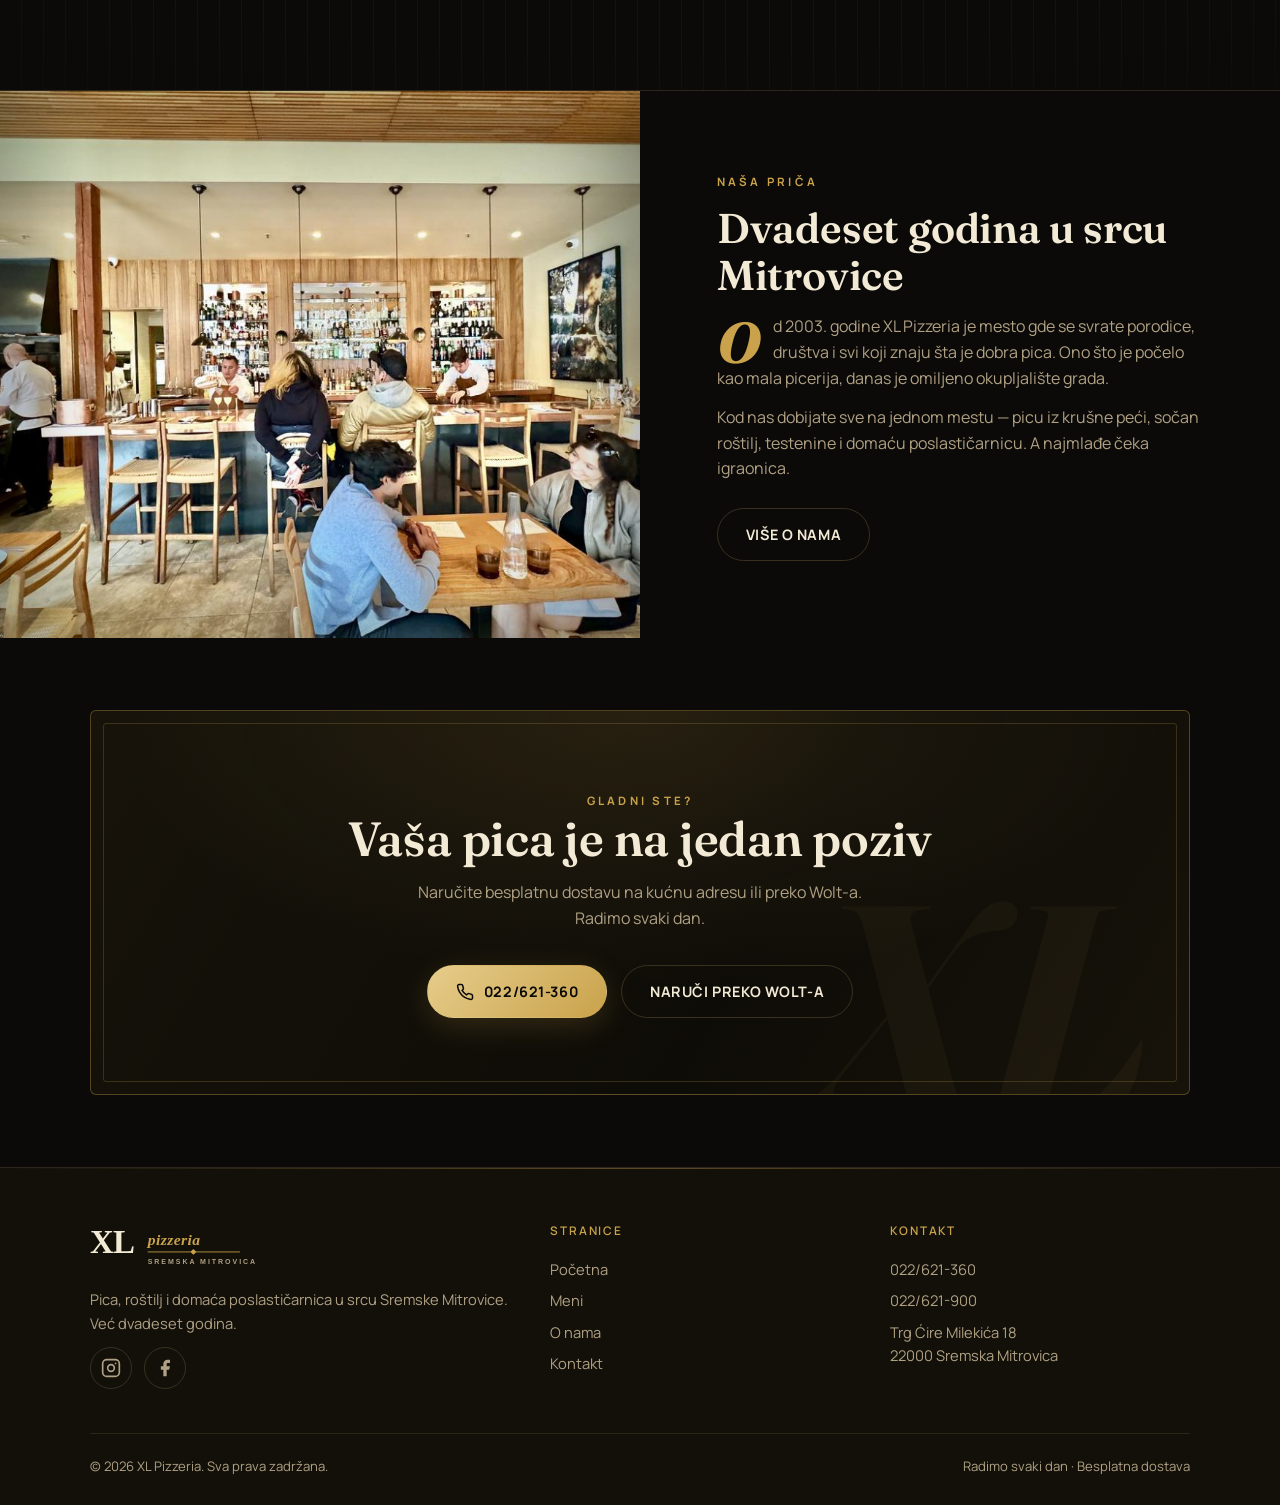
==== commit eab76eea: "Popravi z-index headera (mobilni meni bio ispod hero slike) + cache v3 Co-Authored-By: Claude Opus 4" ====
--- a/index.html
+++ b/index.html
@@ -12,7 +12,7 @@
   <link rel="preconnect" href="https://fonts.googleapis.com">
   <link rel="preconnect" href="https://fonts.gstatic.com" crossorigin>
   <link href="https://fonts.googleapis.com/css2?family=Fraunces:opsz,wght@9..144,400;9..144,600;9..144,700&family=Manrope:wght@400;600;700;800&display=swap" rel="stylesheet">
-  <link rel="stylesheet" href="css/style.css?v=2">
+  <link rel="stylesheet" href="css/style.css?v=3">
 </head>
 <body>
 
--- a/css/style.css
+++ b/css/style.css
@@ -290,7 +290,8 @@
   -webkit-mask-image: linear-gradient(180deg, transparent, #000 10%, #000 90%, transparent);
   mask-image: linear-gradient(180deg, transparent, #000 10%, #000 90%, transparent);
 }
-.site-header, main, .site-footer { position: relative; z-index: 1; }
+main, .site-footer { position: relative; z-index: 1; }
+/* header MORA ostati iznad sadržaja (z-index:100 iz .site-header pravila) da mobilni meni ne bude prekriven */
 
 /* Ornamentalni razdelnik sekcija */
 .divider { display: flex; align-items: center; justify-content: center; gap: 16px; padding-block: 6px; }
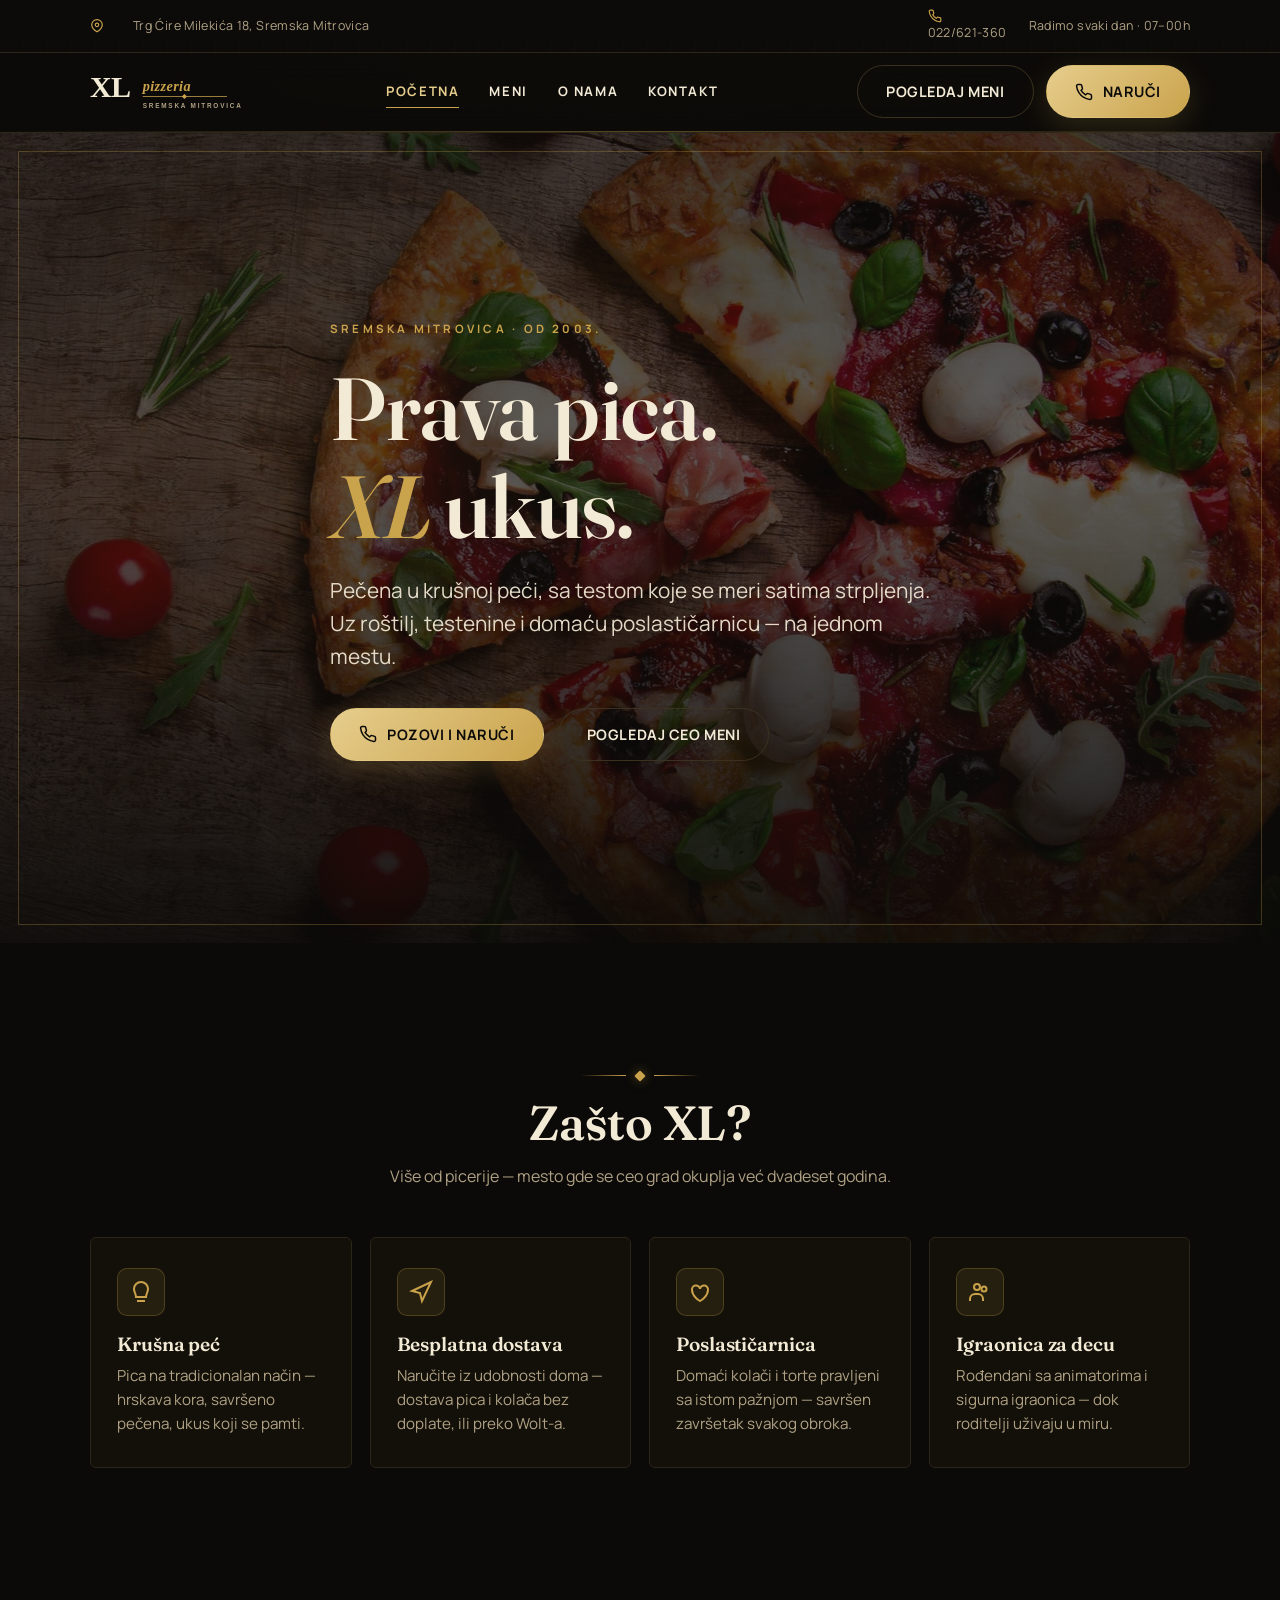
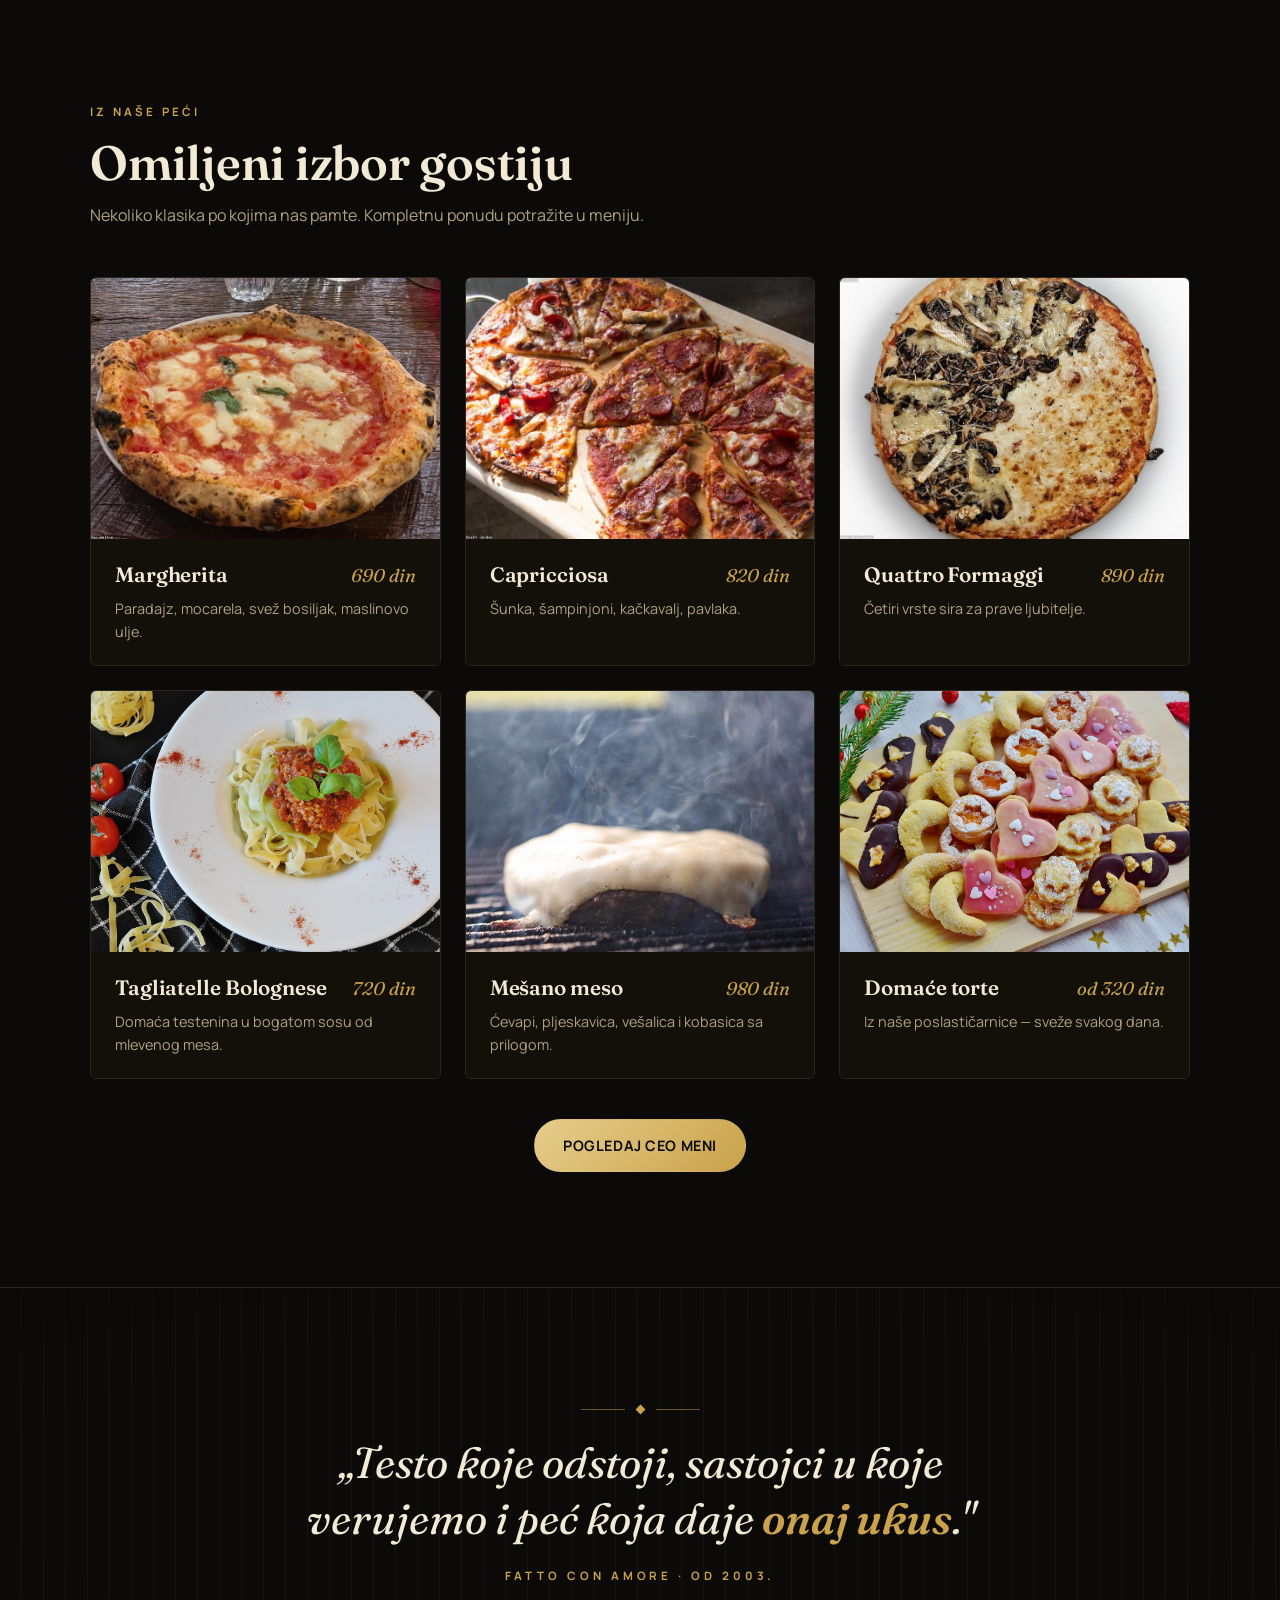
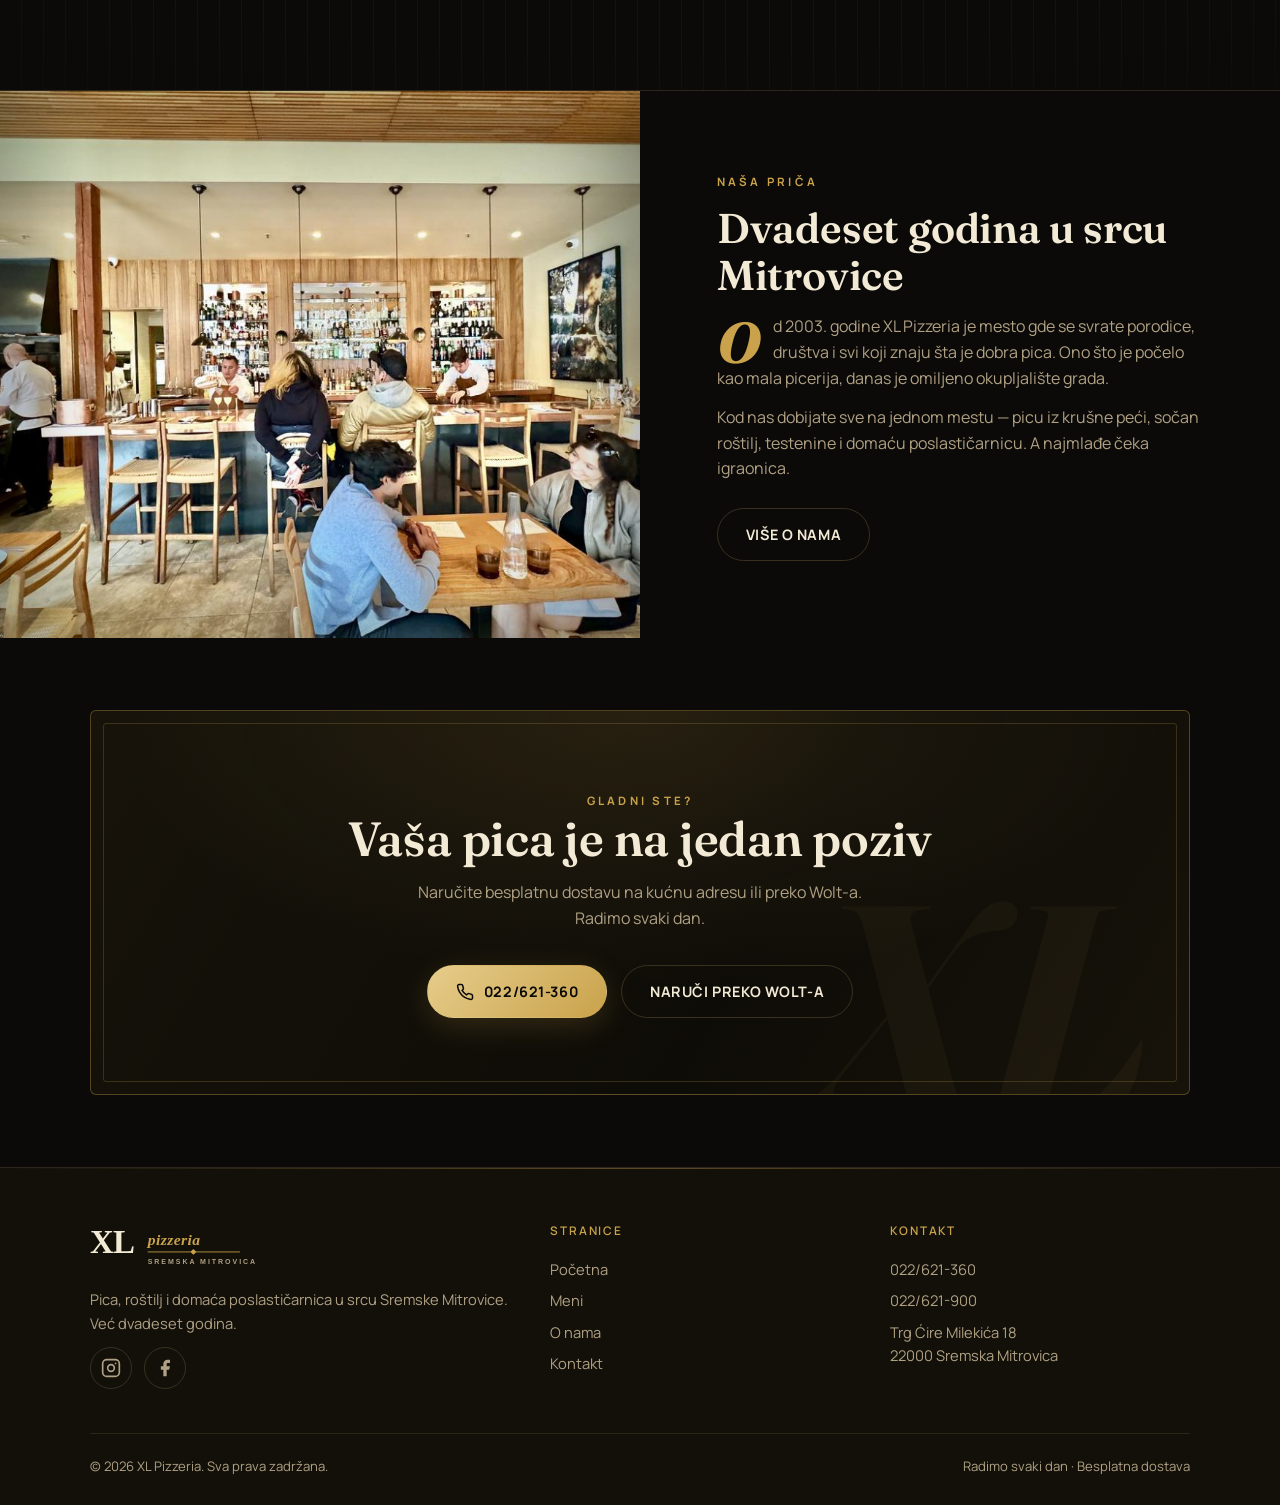
==== commit 90f47fd2: "Meni: veličina pice po stavci (cm + inči); ukloni hero traku sa početne; cache v4 Co-Authored-By: Cl" ====
--- a/index.html
+++ b/index.html
@@ -12,7 +12,7 @@
   <link rel="preconnect" href="https://fonts.googleapis.com">
   <link rel="preconnect" href="https://fonts.gstatic.com" crossorigin>
   <link href="https://fonts.googleapis.com/css2?family=Fraunces:opsz,wght@9..144,400;9..144,600;9..144,700&family=Manrope:wght@400;600;700;800&display=swap" rel="stylesheet">
-  <link rel="stylesheet" href="css/style.css?v=3">
+  <link rel="stylesheet" href="css/style.css?v=4">
 </head>
 <body>
 
@@ -64,11 +64,6 @@
           </a>
           <a href="meni.html" class="btn btn--ghost">Pogledaj ceo meni</a>
         </div>
-        <div class="hero-meta">
-          <span>⭐ <strong>Omiljena picerija</strong> u gradu</span>
-          <span>🚗 <strong>Besplatna</strong> kućna dostava</span>
-          <span>🕖 Radimo <strong>svaki dan</strong></span>
-        </div>
       </div>
     </section>
 
--- a/css/style.css
+++ b/css/style.css
@@ -215,6 +215,7 @@
 .menu-item .mi-desc { display: block; color: var(--muted); font-size: .84rem; font-weight: 400; margin-top: 3px; }
 .menu-item .mi-price { font-family: var(--font-display); color: var(--gold); font-size: 1.05rem; white-space: nowrap; font-style: italic; }
 .menu-item .mi-price.tbd { color: var(--muted); font-style: italic; font-size: .85rem; font-family: var(--font-sans); }
+.menu-item .mi-size { display: inline-block; margin-left: 8px; font-family: var(--font-sans); font-weight: 600; font-size: .68rem; letter-spacing: .02em; color: var(--gold); background: rgba(201,162,75,.1); border: 1px solid rgba(201,162,75,.32); border-radius: 999px; padding: 1px 8px; vertical-align: 2px; white-space: nowrap; }
 
 .menu-note {
   margin-top: 40px; padding: 18px 22px; border-radius: var(--r-card);
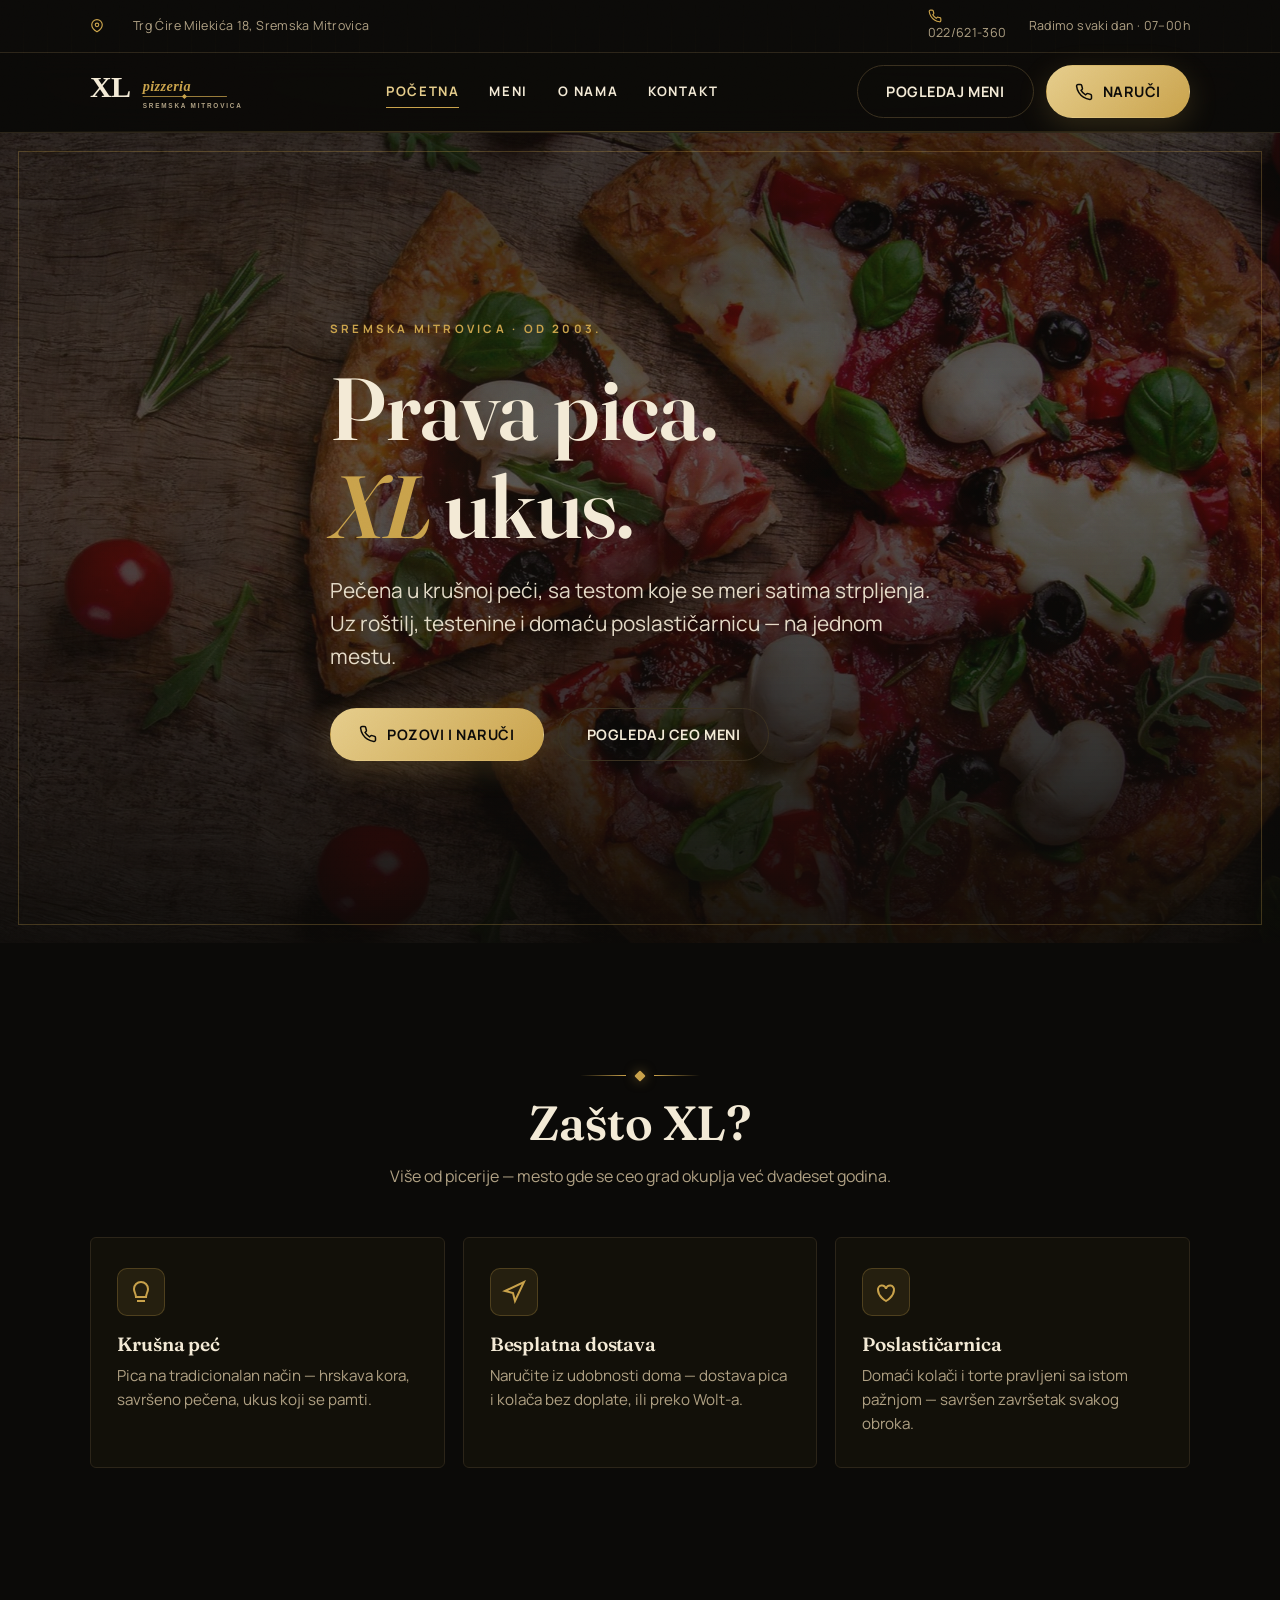
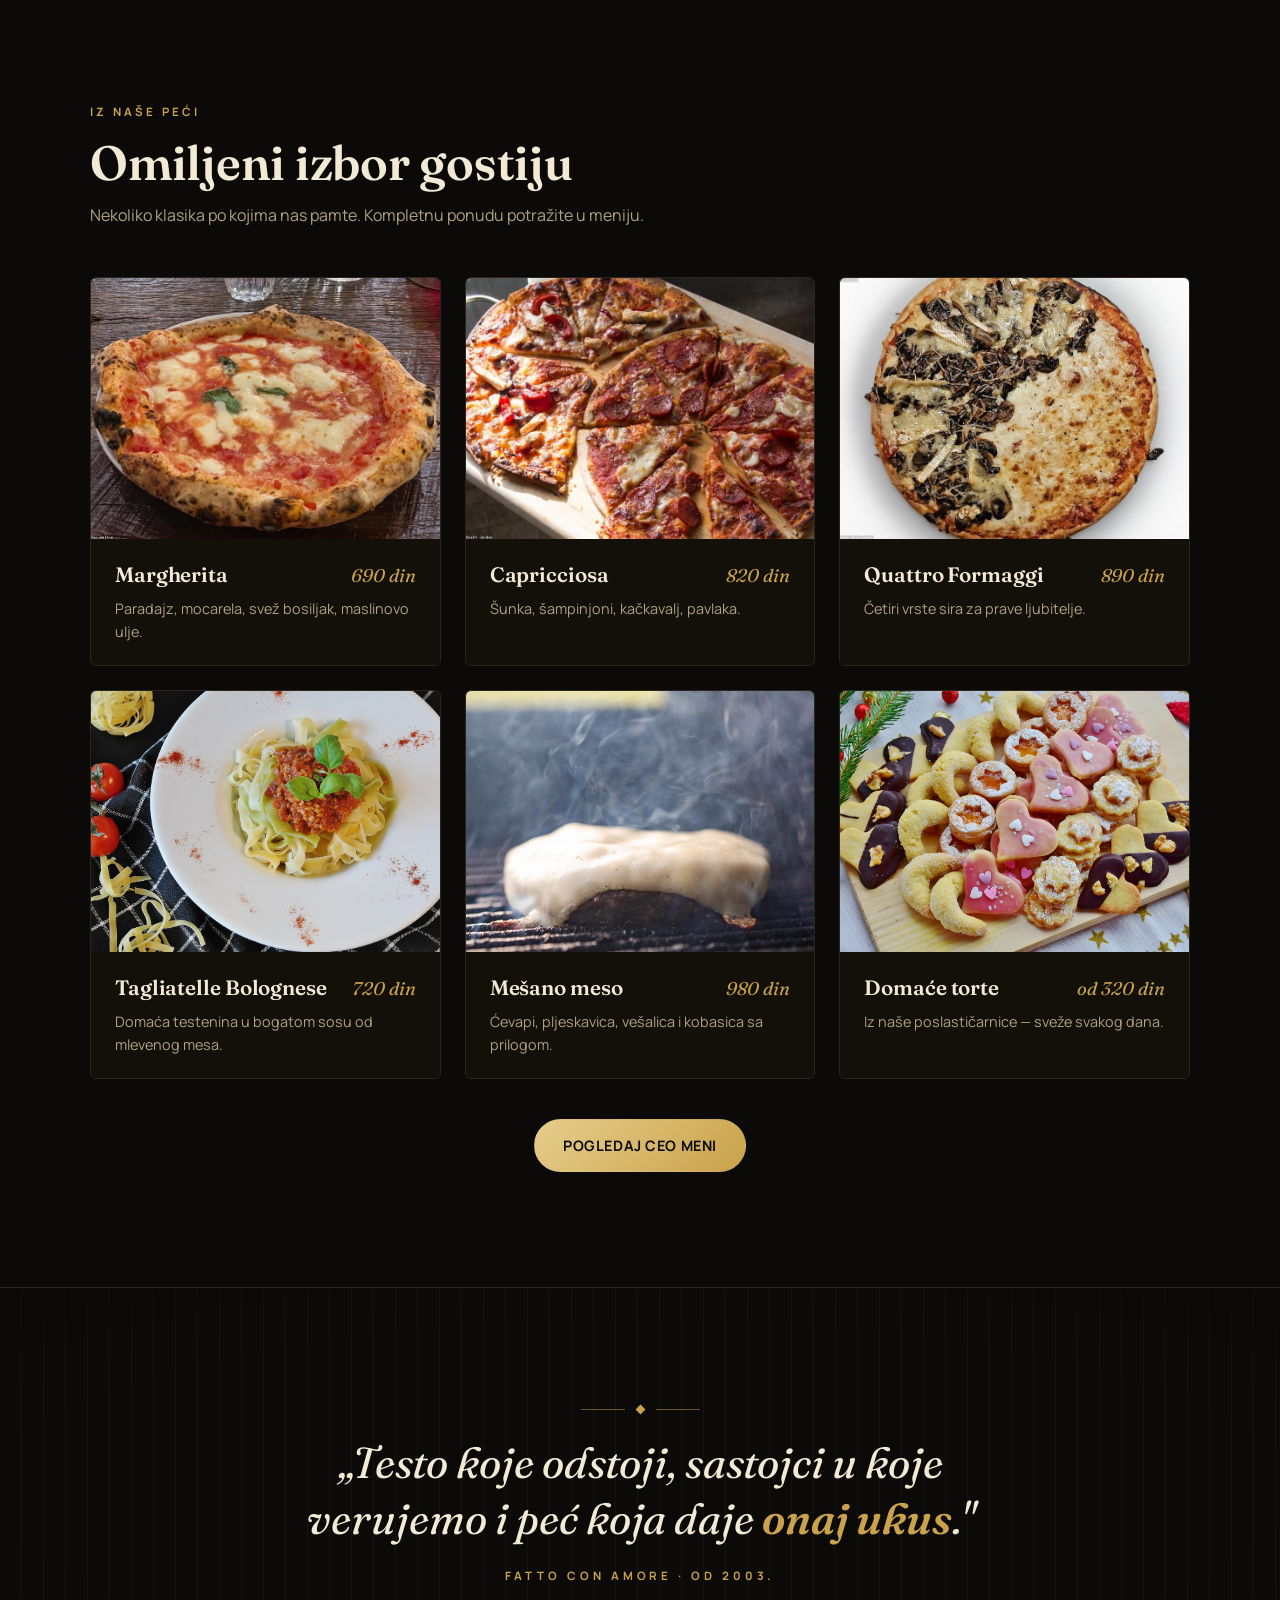
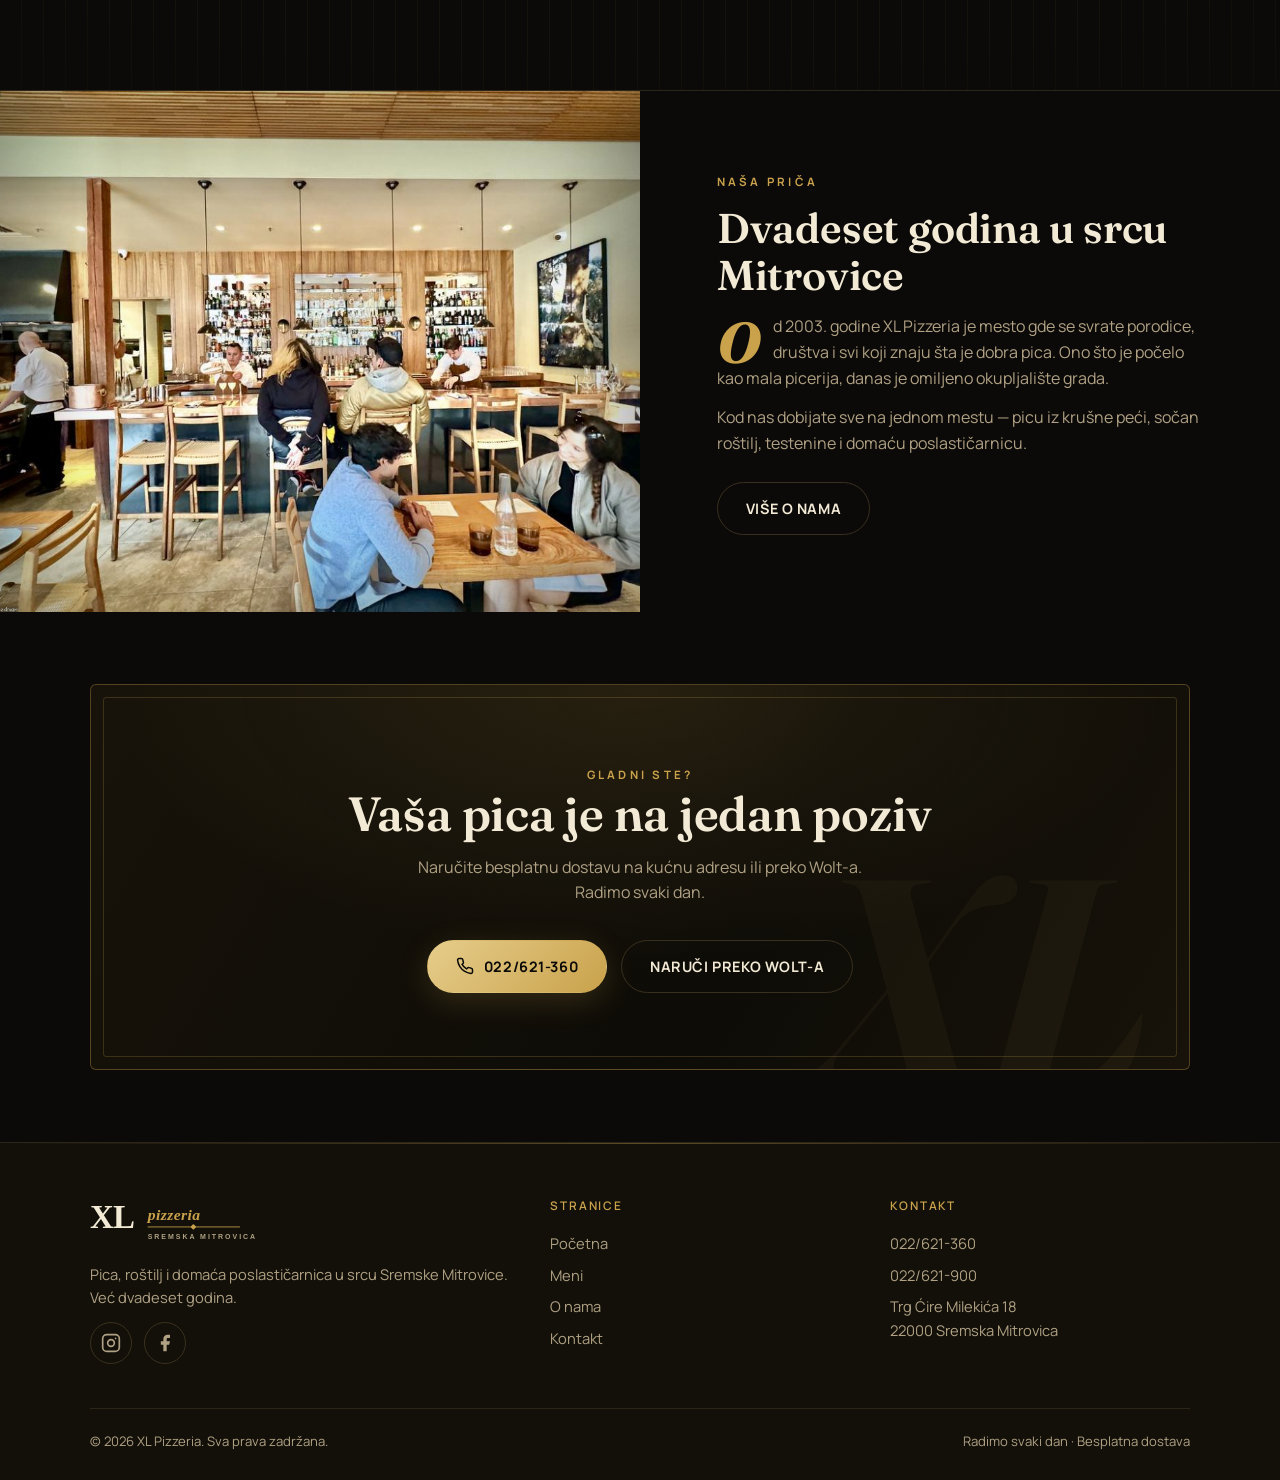
==== commit 2e3e8d25: "Pice u 3 velicine (Mala/Velika/Family) + legenda; ukloni igraonicu/rodjendane; cache v5 Co-Authored-" ====
--- a/index.html
+++ b/index.html
@@ -12,7 +12,7 @@
   <link rel="preconnect" href="https://fonts.googleapis.com">
   <link rel="preconnect" href="https://fonts.gstatic.com" crossorigin>
   <link href="https://fonts.googleapis.com/css2?family=Fraunces:opsz,wght@9..144,400;9..144,600;9..144,700&family=Manrope:wght@400;600;700;800&display=swap" rel="stylesheet">
-  <link rel="stylesheet" href="css/style.css?v=4">
+  <link rel="stylesheet" href="css/style.css?v=5">
 </head>
 <body>
 
@@ -90,11 +90,6 @@
           <h3>Poslastičarnica</h3>
           <p>Domaći kolači i torte pravljeni sa istom pažnjom — savršen završetak svakog obroka.</p>
         </div>
-        <div class="feature reveal">
-          <div class="ico"><svg viewBox="0 0 24 24" fill="none" stroke="currentColor" stroke-width="2"><circle cx="9" cy="7" r="3"/><circle cx="16" cy="9" r="2.5"/><path d="M2 21v-2a5 5 0 0 1 5-5h3a5 5 0 0 1 5 5v2"/></svg></div>
-          <h3>Igraonica za decu</h3>
-          <p>Rođendani sa animatorima i sigurna igraonica — dok roditelji uživaju u miru.</p>
-        </div>
       </div>
     </section>
 
@@ -169,7 +164,7 @@
           <span class="eyebrow">Naša priča</span>
           <h2>Dvadeset godina u srcu Mitrovice</h2>
           <p class="dropcap">Od 2003. godine XL Pizzeria je mesto gde se svrate porodice, društva i svi koji znaju šta je dobra pica. Ono što je počelo kao mala picerija, danas je omiljeno okupljalište grada.</p>
-          <p>Kod nas dobijate sve na jednom mestu — picu iz krušne peći, sočan roštilj, testenine i domaću poslastičarnicu. A najmlađe čeka igraonica.</p>
+          <p>Kod nas dobijate sve na jednom mestu — picu iz krušne peći, sočan roštilj, testenine i domaću poslastičarnicu.</p>
           <div class="hero-actions">
             <a href="o-nama.html" class="btn btn--ghost">Više o nama</a>
           </div>
--- a/css/style.css
+++ b/css/style.css
@@ -216,6 +216,9 @@
 .menu-item .mi-price { font-family: var(--font-display); color: var(--gold); font-size: 1.05rem; white-space: nowrap; font-style: italic; }
 .menu-item .mi-price.tbd { color: var(--muted); font-style: italic; font-size: .85rem; font-family: var(--font-sans); }
 .menu-item .mi-size { display: inline-block; margin-left: 8px; font-family: var(--font-sans); font-weight: 600; font-size: .68rem; letter-spacing: .02em; color: var(--gold); background: rgba(201,162,75,.1); border: 1px solid rgba(201,162,75,.32); border-radius: 999px; padding: 1px 8px; vertical-align: 2px; white-space: nowrap; }
+.size-legend { display: flex; flex-wrap: wrap; gap: 10px; margin-bottom: 14px; }
+.size-legend span { font-size: .8rem; color: var(--muted); background: rgba(201,162,75,.08); border: 1px solid rgba(201,162,75,.28); border-radius: 999px; padding: 5px 14px; }
+.size-legend b { color: var(--gold); font-weight: 700; margin-right: 4px; }
 
 .menu-note {
   margin-top: 40px; padding: 18px 22px; border-radius: var(--r-card);
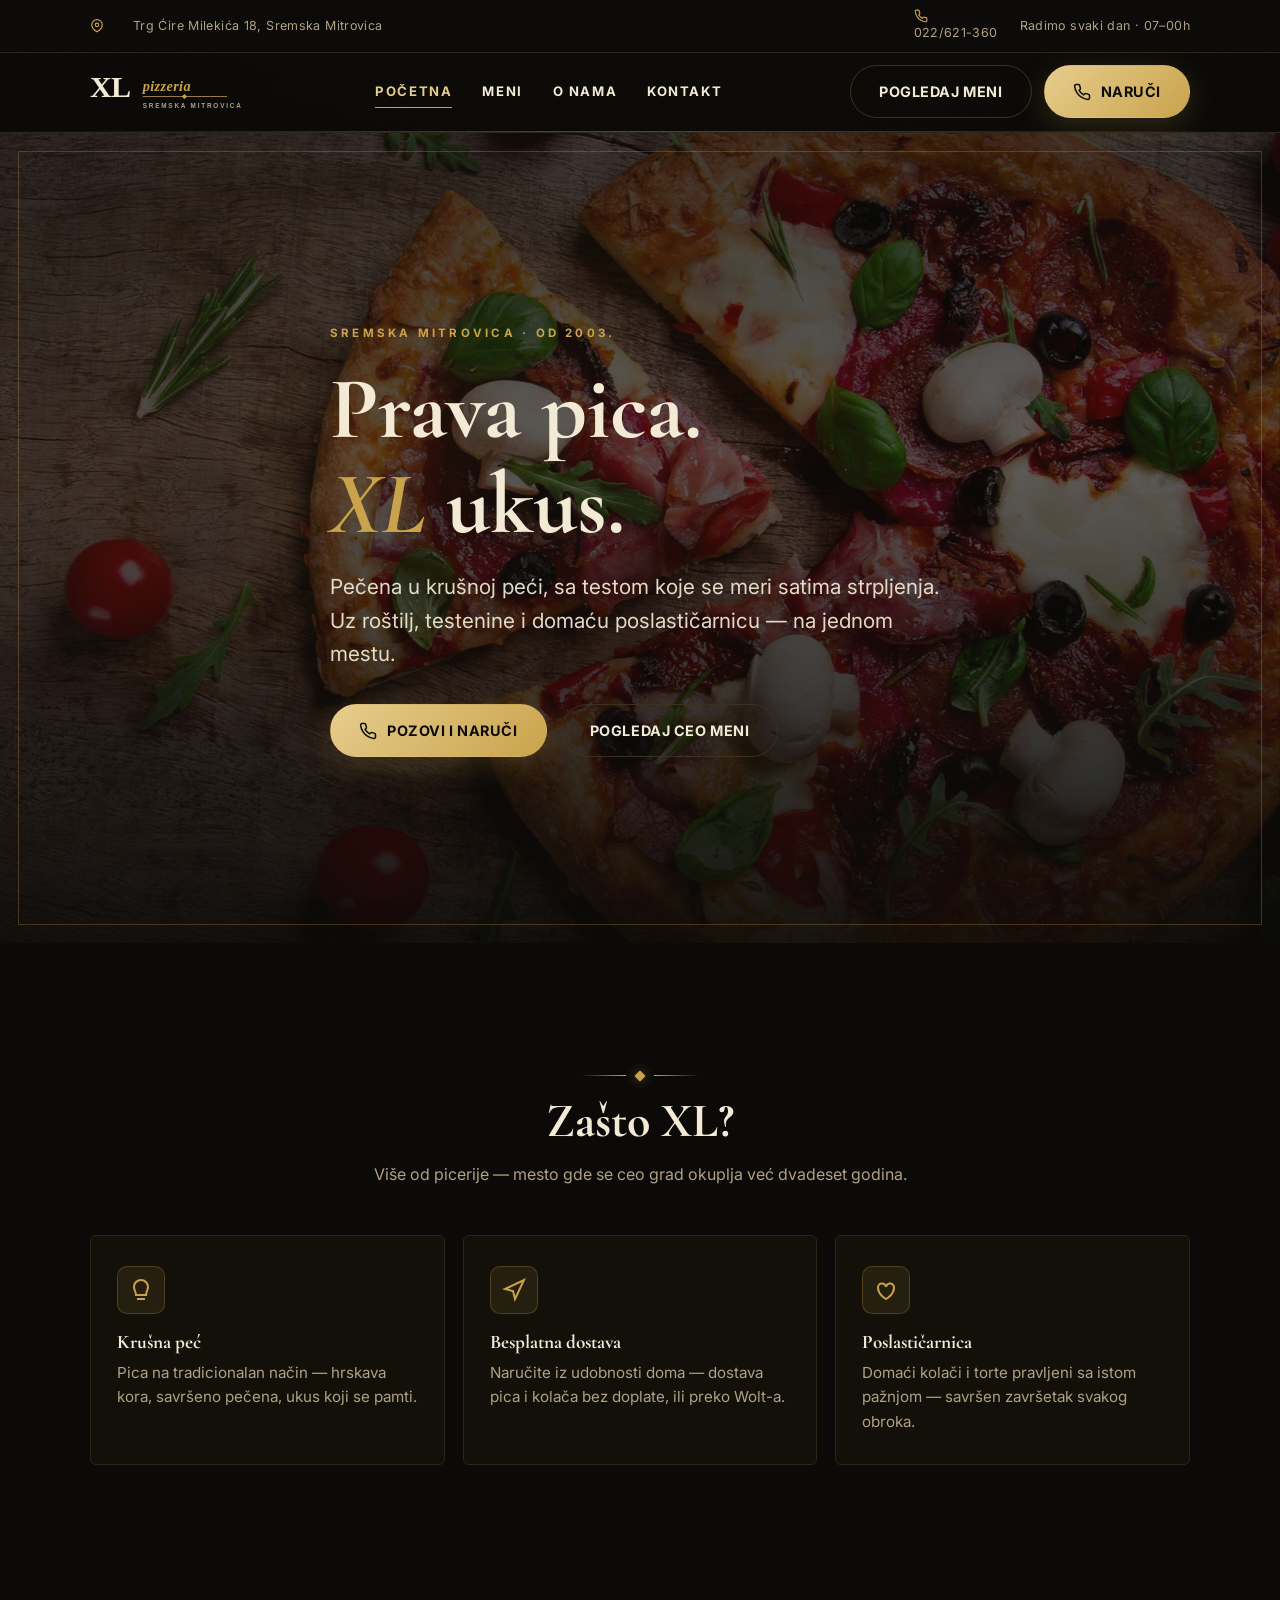
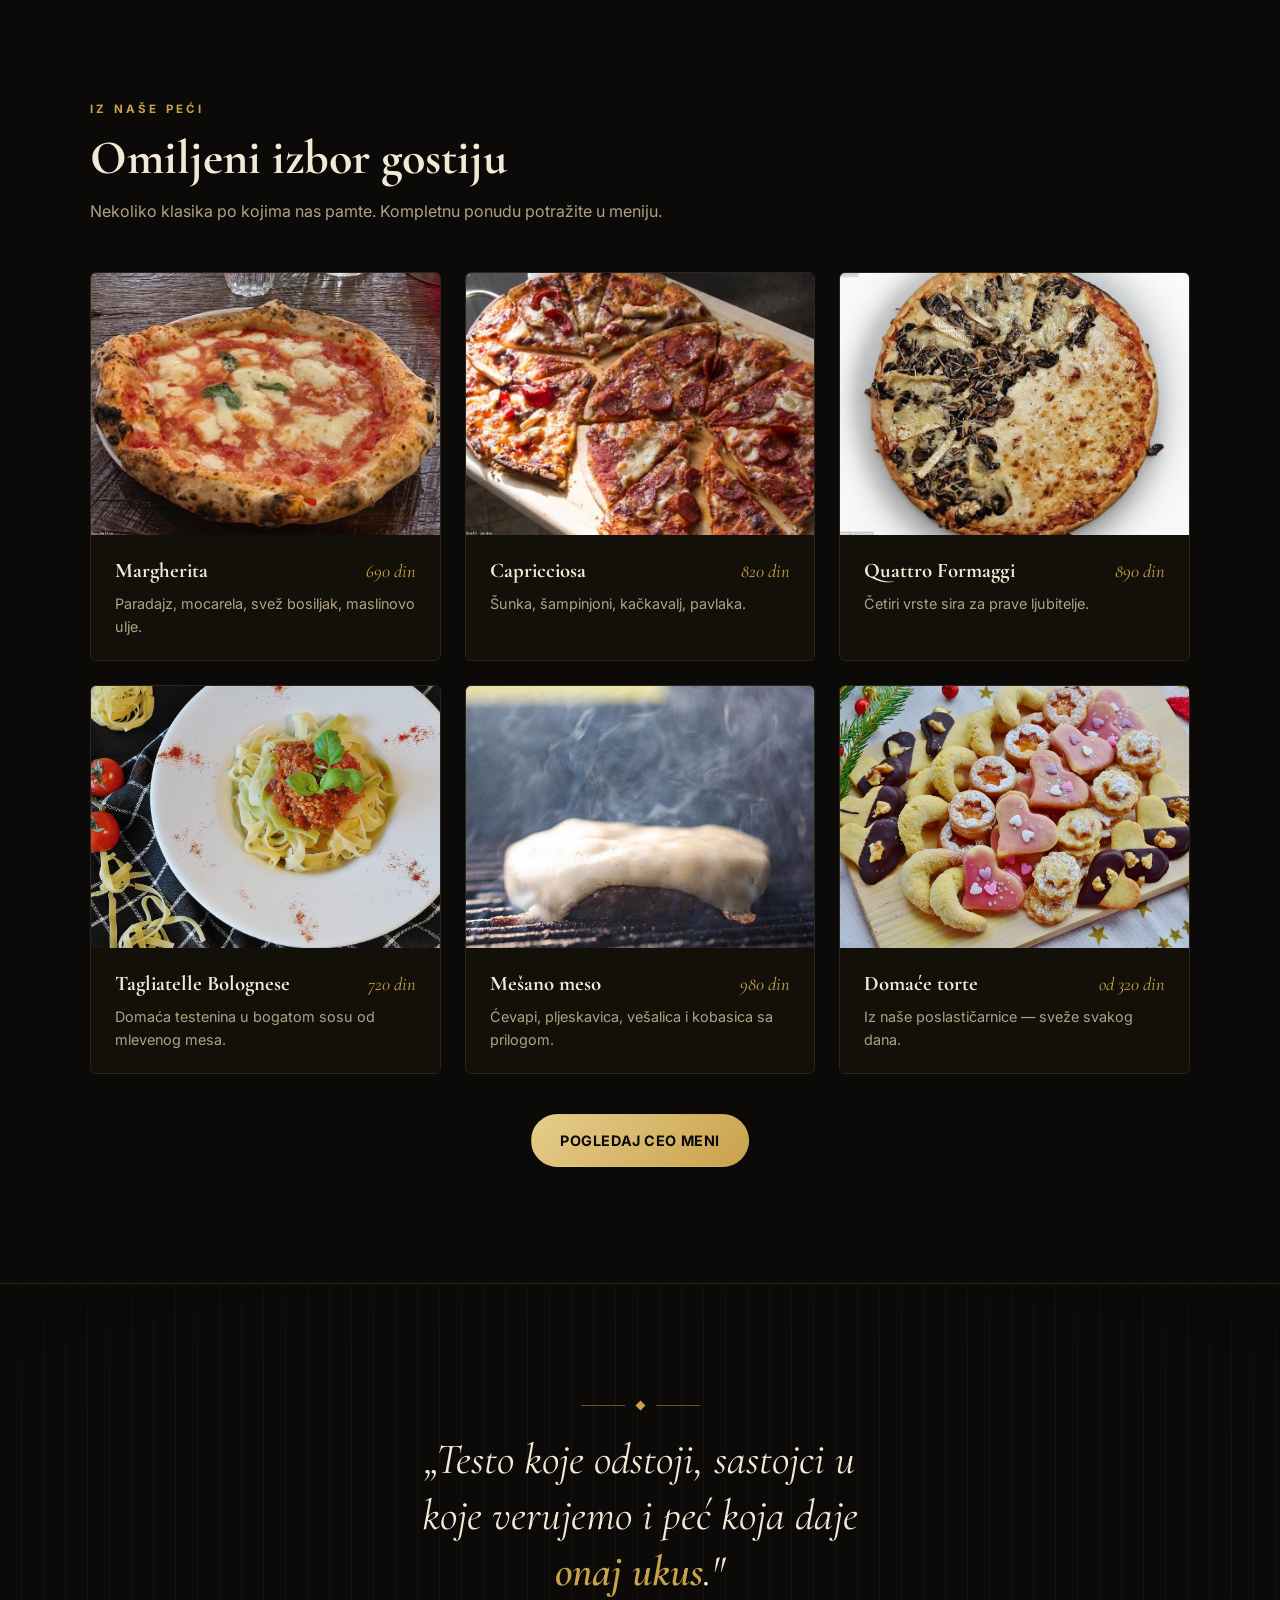
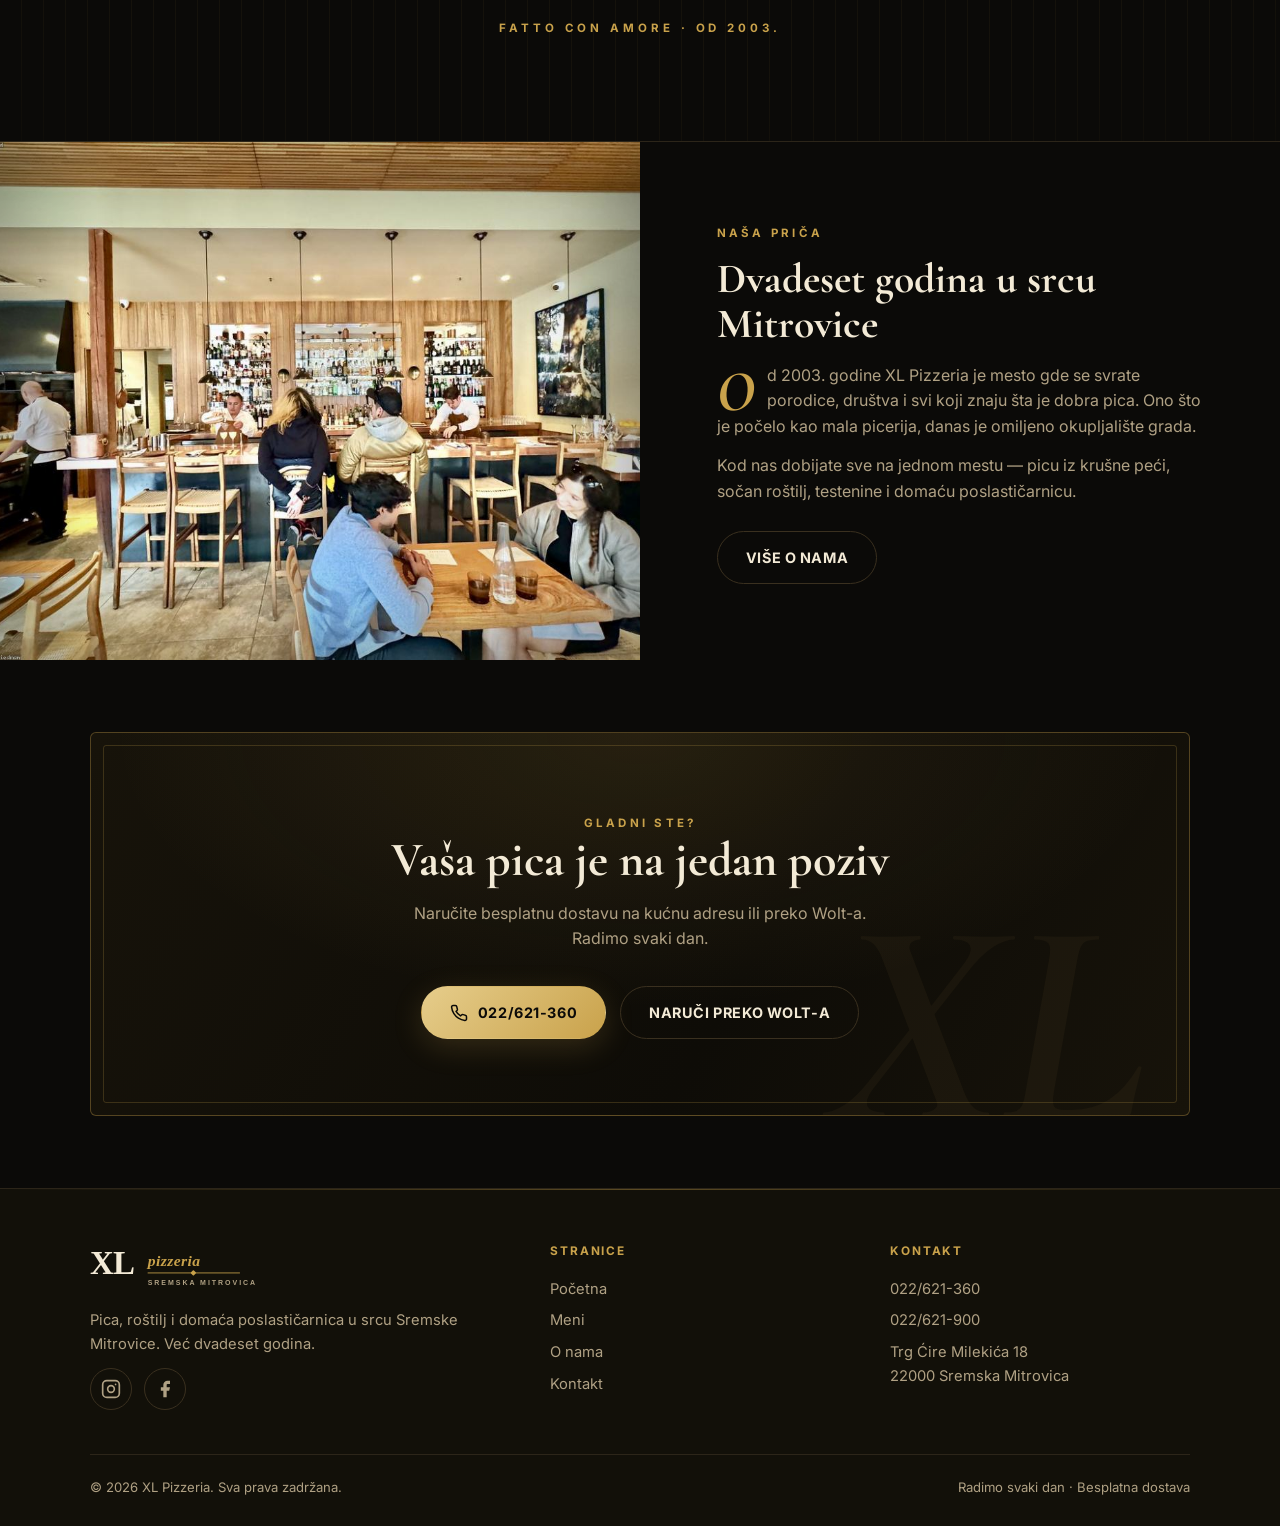
==== commit 01c02afa: "Tipografija: Cormorant Garamond + Inter (naslovi 700, prizemljeno); cache v6 Co-Authored-By: Claude " ====
--- a/index.html
+++ b/index.html
@@ -11,8 +11,8 @@
   <link rel="icon" href="assets/logo.svg">
   <link rel="preconnect" href="https://fonts.googleapis.com">
   <link rel="preconnect" href="https://fonts.gstatic.com" crossorigin>
-  <link href="https://fonts.googleapis.com/css2?family=Fraunces:opsz,wght@9..144,400;9..144,600;9..144,700&family=Manrope:wght@400;600;700;800&display=swap" rel="stylesheet">
-  <link rel="stylesheet" href="css/style.css?v=5">
+  <link href="https://fonts.googleapis.com/css2?family=Cormorant+Garamond:ital,wght@0,500;0,600;0,700;1,600;1,700&family=Inter:wght@400;500;600;700;800&display=swap" rel="stylesheet">
+  <link rel="stylesheet" href="css/style.css?v=6">
 </head>
 <body>
 
--- a/css/style.css
+++ b/css/style.css
@@ -16,8 +16,8 @@
   --gold-2:   #e6cd8b;   /* svetli zlatni highlight */
   --gold-deep:#8a6d2f;   /* dublje zlato, senke */
 
-  --font-display: "Fraunces", Georgia, "Times New Roman", serif;
-  --font-sans: "Manrope", system-ui, -apple-system, "Segoe UI", sans-serif;
+  --font-display: "Cormorant Garamond", Georgia, "Times New Roman", serif;
+  --font-sans: "Inter", system-ui, -apple-system, "Segoe UI", sans-serif;
 
   --r-card: 6px;
   --r-img: 4px;
@@ -57,7 +57,8 @@
 ::selection { background: var(--gold); color: var(--ink); }
 
 /* ---------- Tipografija ---------- */
-h1, h2, h3, h4 { font-family: var(--font-display); font-weight: 600; line-height: 1.12; letter-spacing: -.005em; }
+/* Cormorant je nizak/lagan pa naslovi idu deblji (700) i malo veci da ne budu 'prefini' */
+h1, h2, h3, h4 { font-family: var(--font-display); font-weight: 700; line-height: 1.08; letter-spacing: 0; }
 .eyebrow {
   font-family: var(--font-sans);
   text-transform: uppercase;
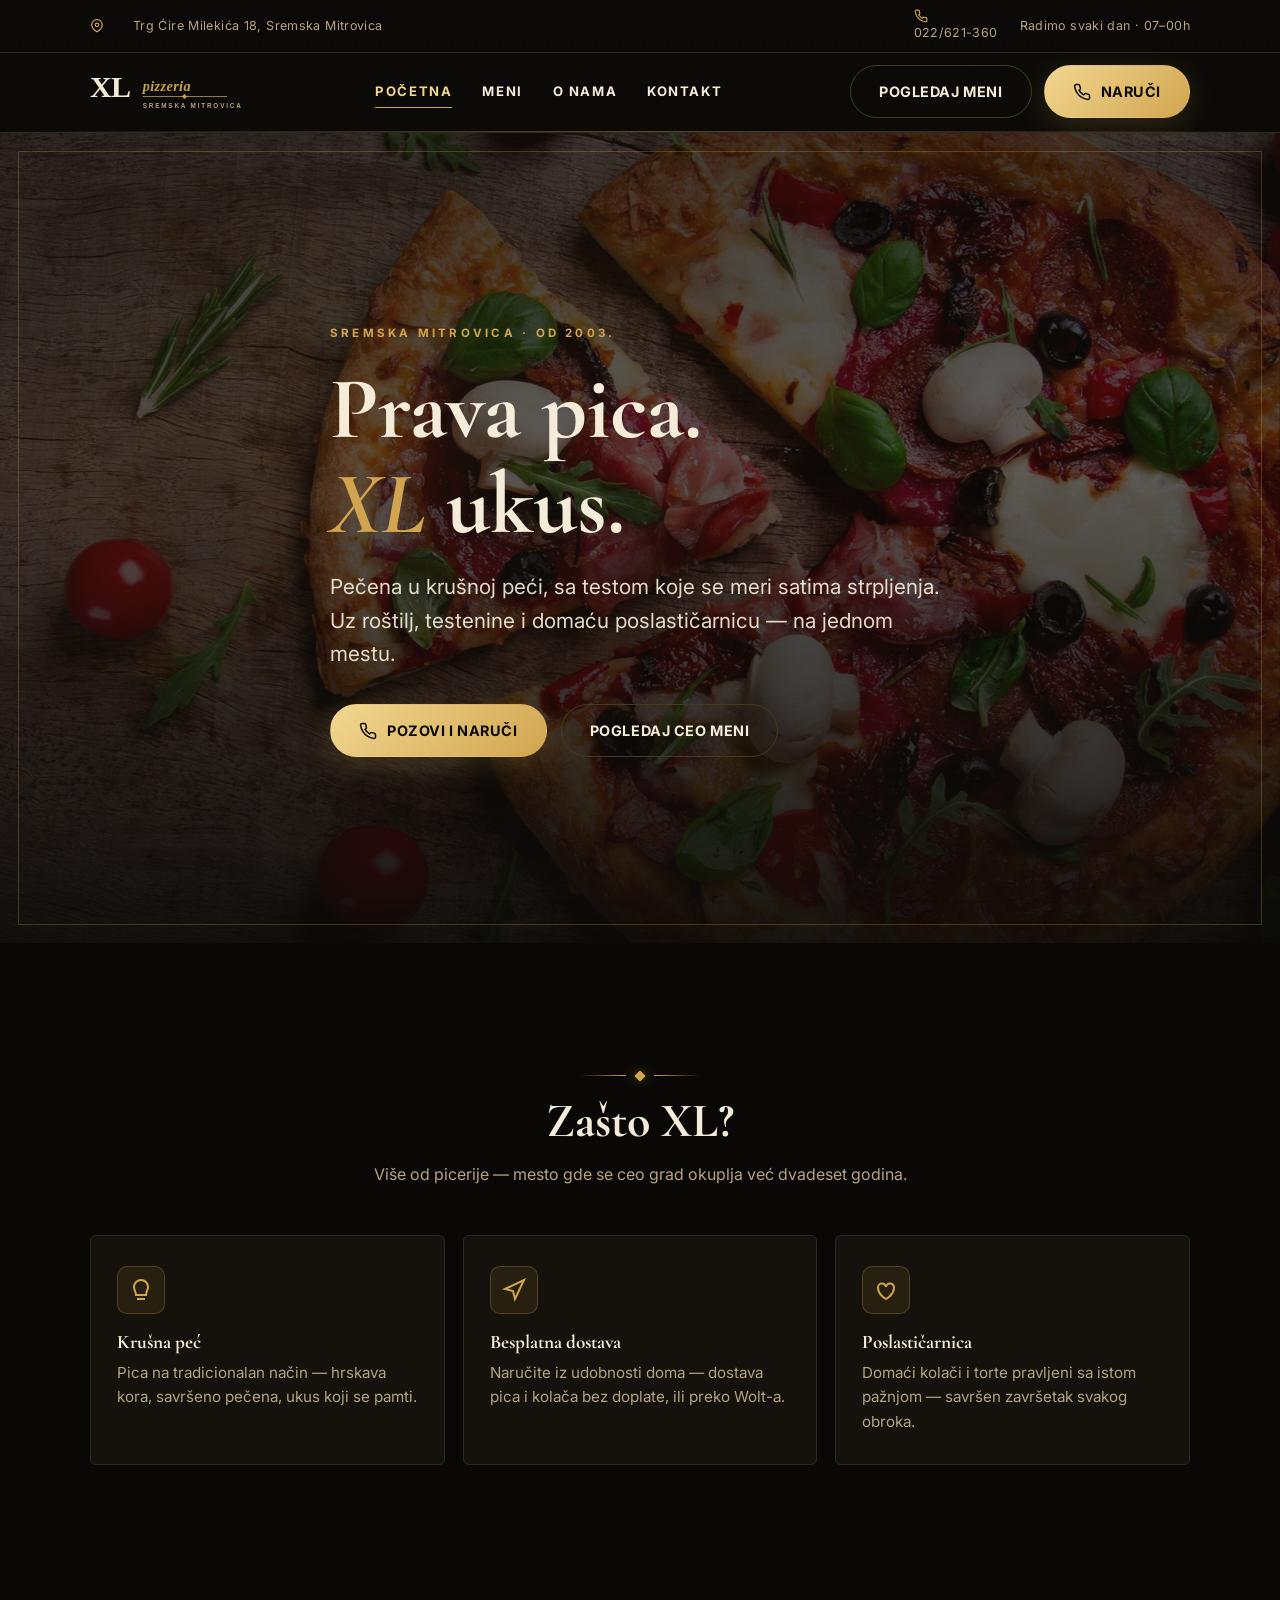
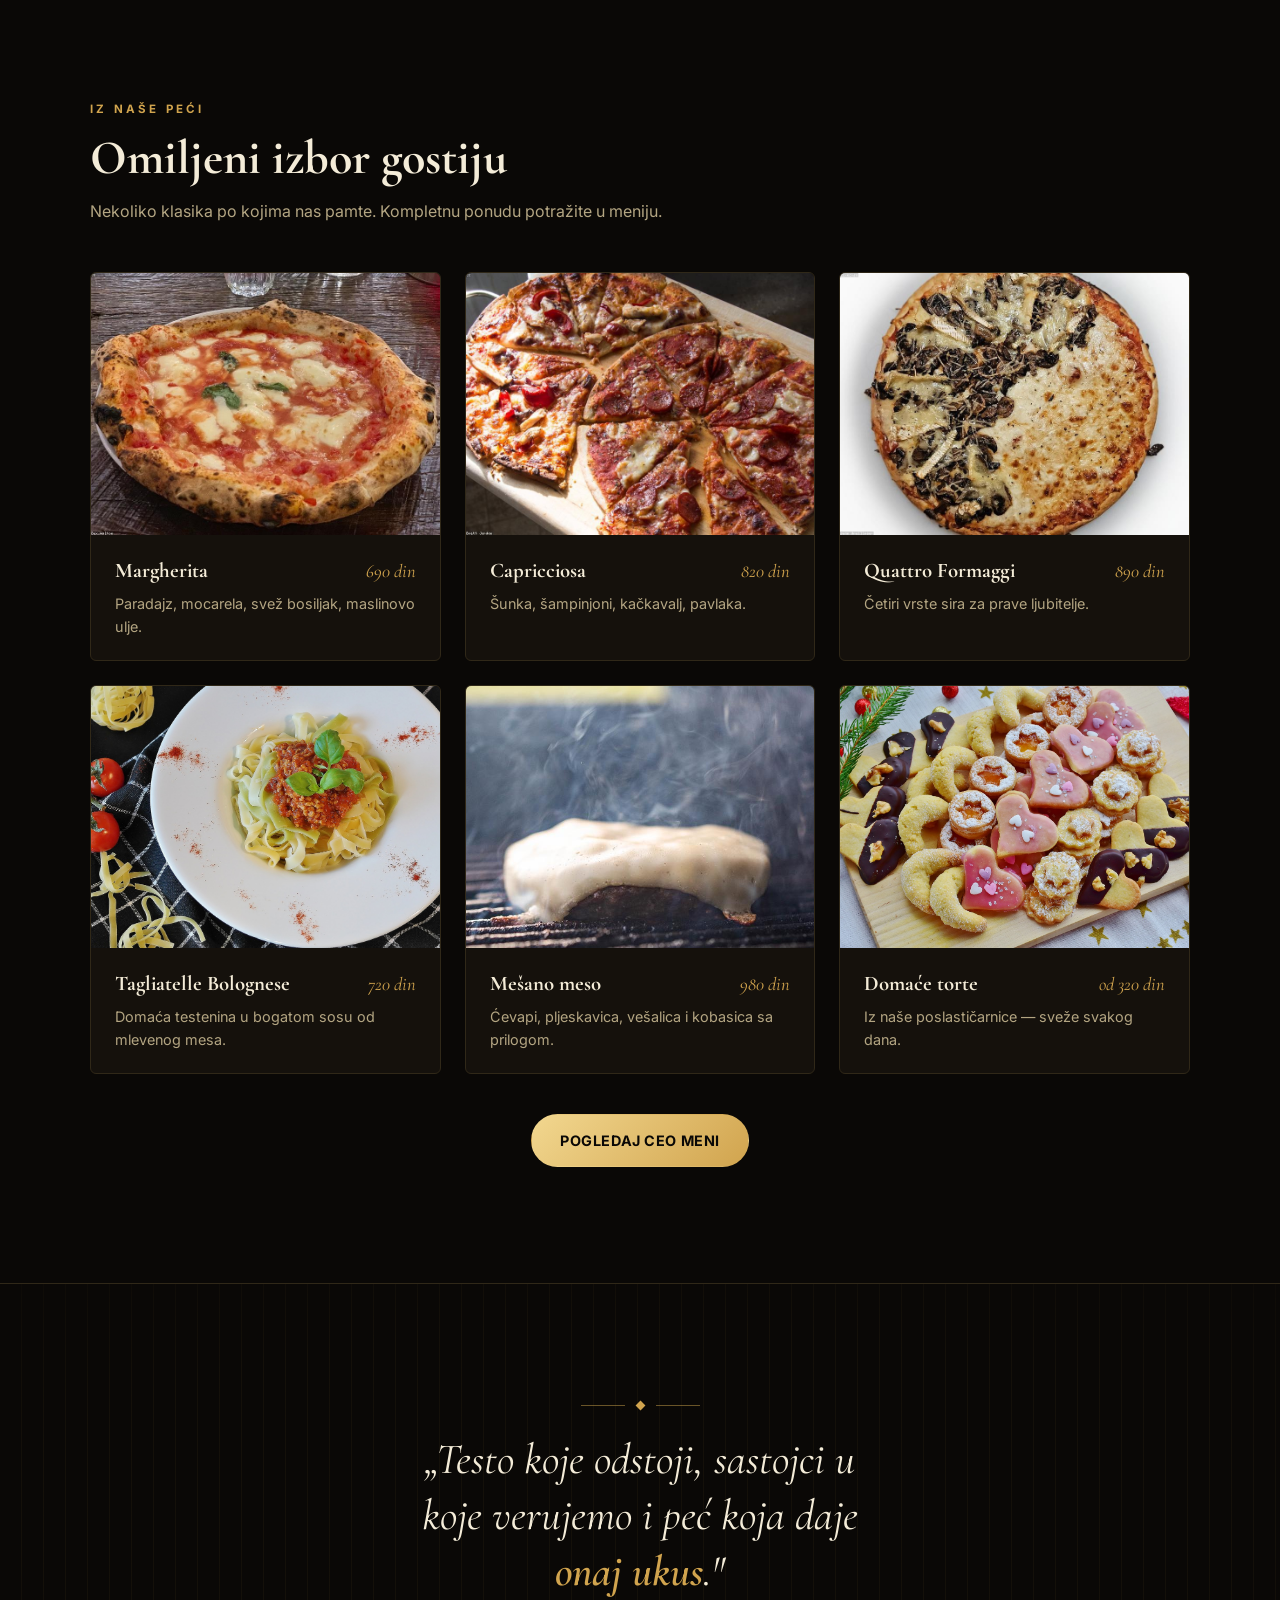
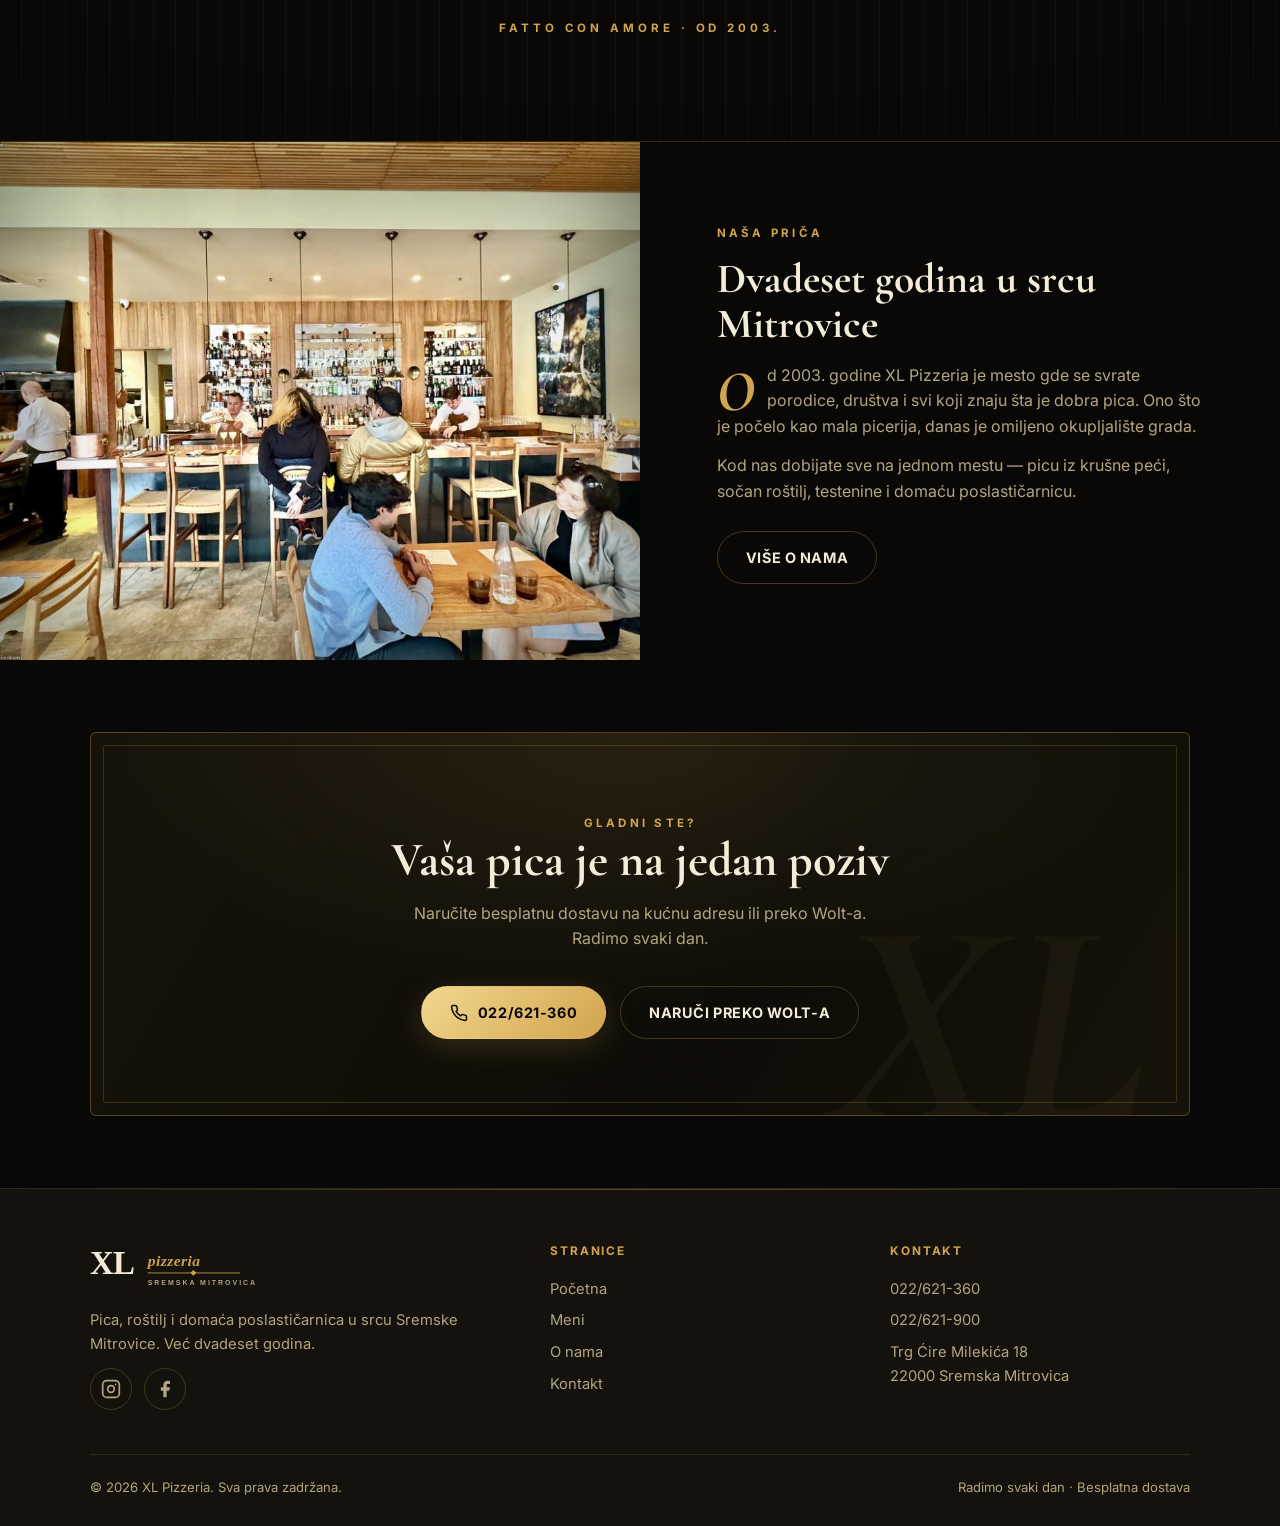
==== commit 0ce69d78: "Nove unikatne nijanse crne+zlatne (espresso crna, amber/champagne zlato); gradijenti zadrzani; cache" ====
--- a/index.html
+++ b/index.html
@@ -12,7 +12,7 @@
   <link rel="preconnect" href="https://fonts.googleapis.com">
   <link rel="preconnect" href="https://fonts.gstatic.com" crossorigin>
   <link href="https://fonts.googleapis.com/css2?family=Cormorant+Garamond:ital,wght@0,500;0,600;0,700;1,600;1,700&family=Inter:wght@400;500;600;700;800&display=swap" rel="stylesheet">
-  <link rel="stylesheet" href="css/style.css?v=6">
+  <link rel="stylesheet" href="css/style.css?v=7">
 </head>
 <body>
 
--- a/css/style.css
+++ b/css/style.css
@@ -5,16 +5,16 @@
 
 /* ---------- Tokeni ---------- */
 :root {
-  --ink:      #0b0a08;   /* topla, gotovo crna baza */
-  --ink-2:    #121009;   /* kartice, sekcije */
-  --ink-3:    #1a1710;   /* elevacija 2, hover */
-  --line:     #2c2519;   /* topli tamno-zlatni border */
-  --line-2:   #3a301f;   /* jači border/frame */
-  --cream:    #f3ead6;   /* glavni tekst (topla bela) */
-  --muted:    #b0a184;   /* sekundarni tekst (muljano zlato) */
-  --gold:     #c9a24b;   /* primarni zlatni akcenat */
-  --gold-2:   #e6cd8b;   /* svetli zlatni highlight */
-  --gold-deep:#8a6d2f;   /* dublje zlato, senke */
+  --ink:      #0a0806;   /* espresso crna — topla, duboka, 'skupa' */
+  --ink-2:    #15110c;   /* kartice, sekcije */
+  --ink-3:    #201a12;   /* elevacija 2, hover */
+  --line:     #302818;   /* topli tamno-zlatni border */
+  --line-2:   #46381f;   /* jači border/frame */
+  --cream:    #f4ecd8;   /* glavni tekst (topla ivory) */
+  --muted:    #b3a582;   /* sekundarni tekst */
+  --gold:     #d1a44e;   /* topli amber/med — unikatnije od obicnog zlata */
+  --gold-2:   #f2d78f;   /* champagne highlight (vrh gradijenta) */
+  --gold-deep:#986f2c;   /* dublje zlato, senke */
 
   --font-display: "Cormorant Garamond", Georgia, "Times New Roman", serif;
   --font-sans: "Inter", system-ui, -apple-system, "Segoe UI", sans-serif;
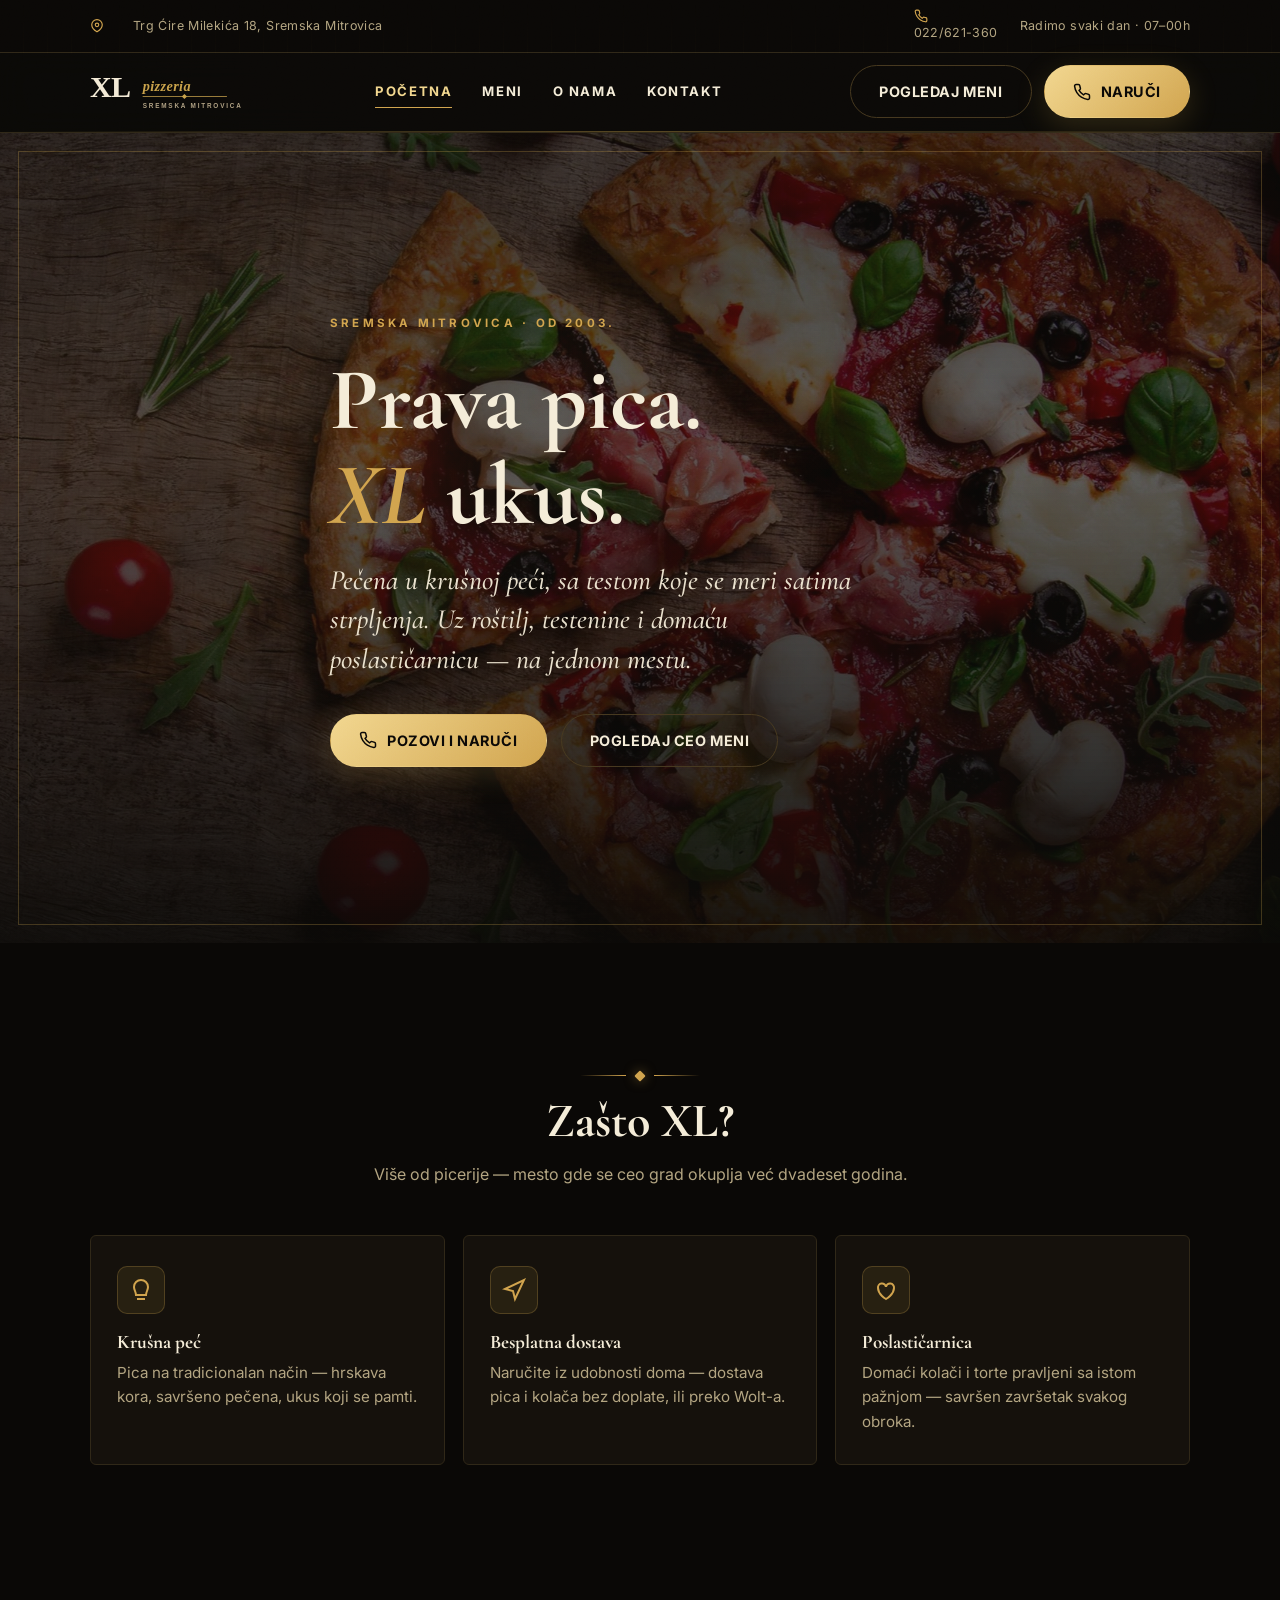
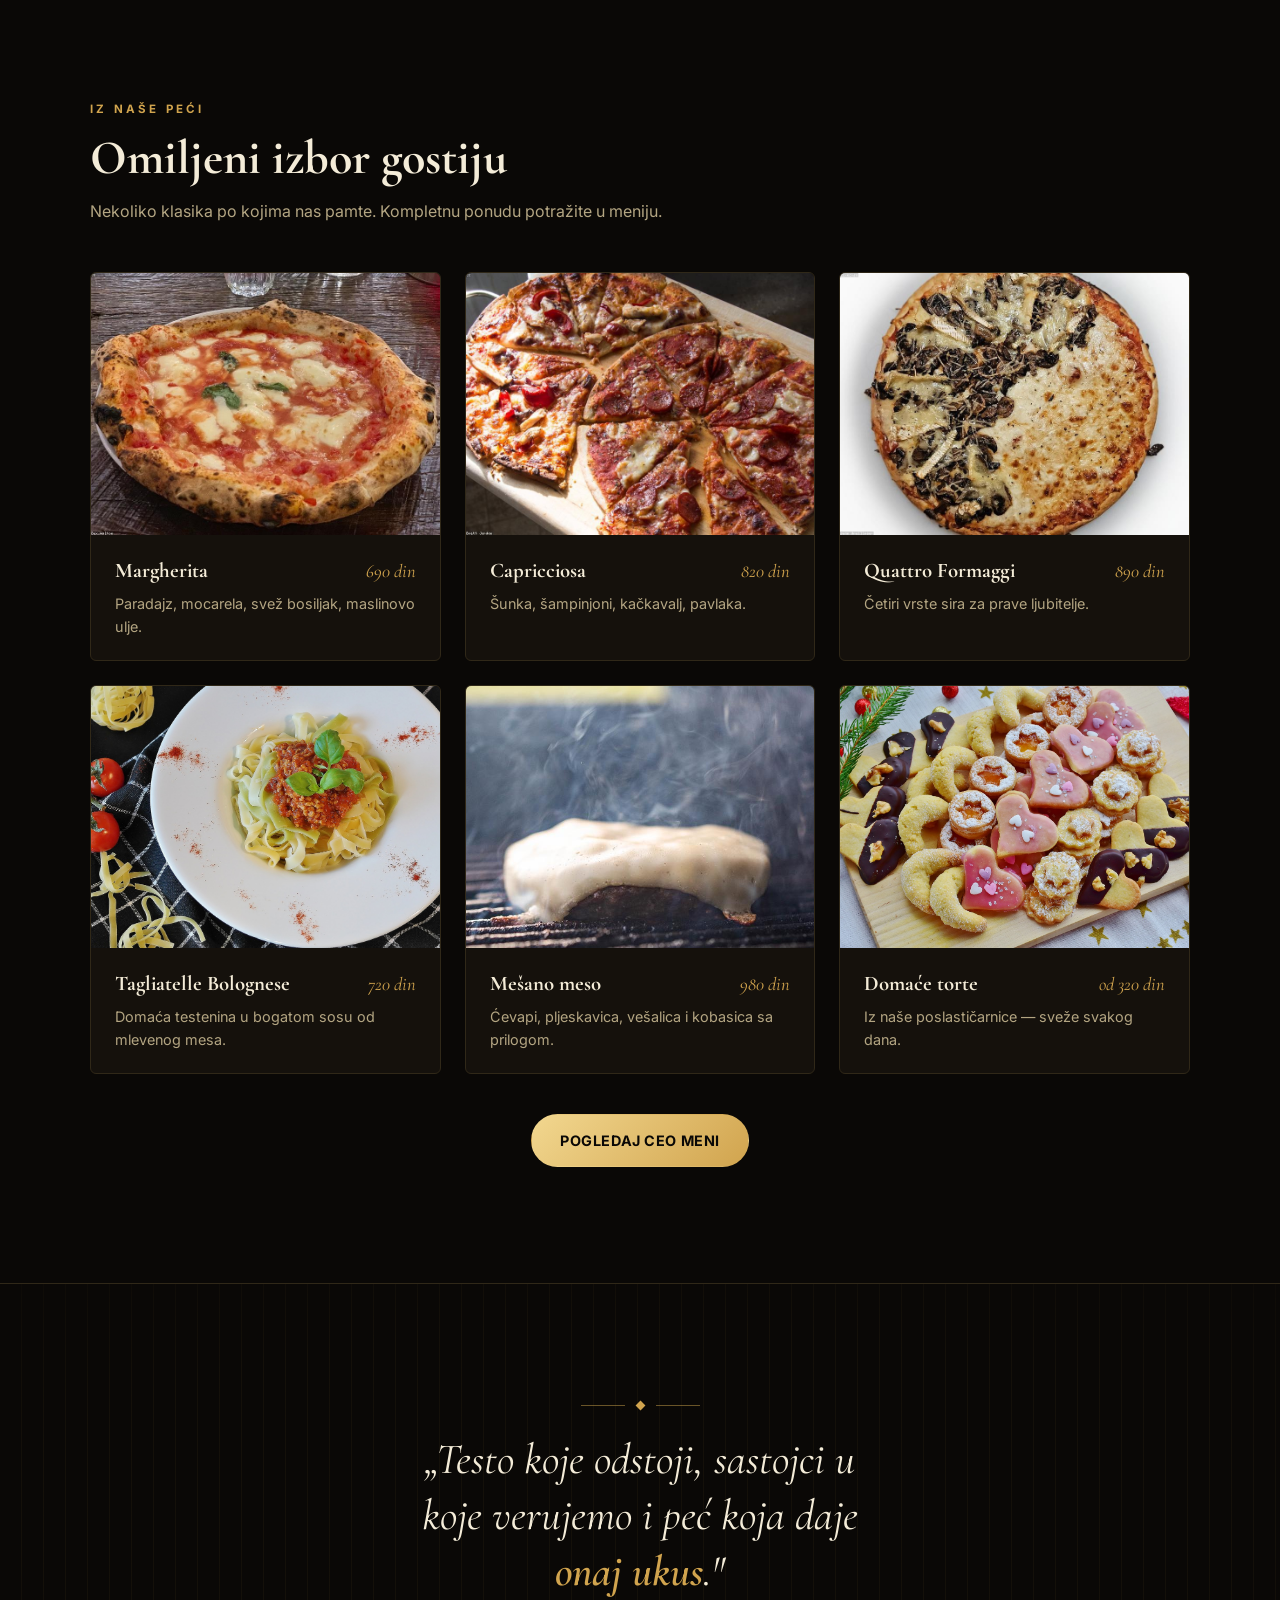
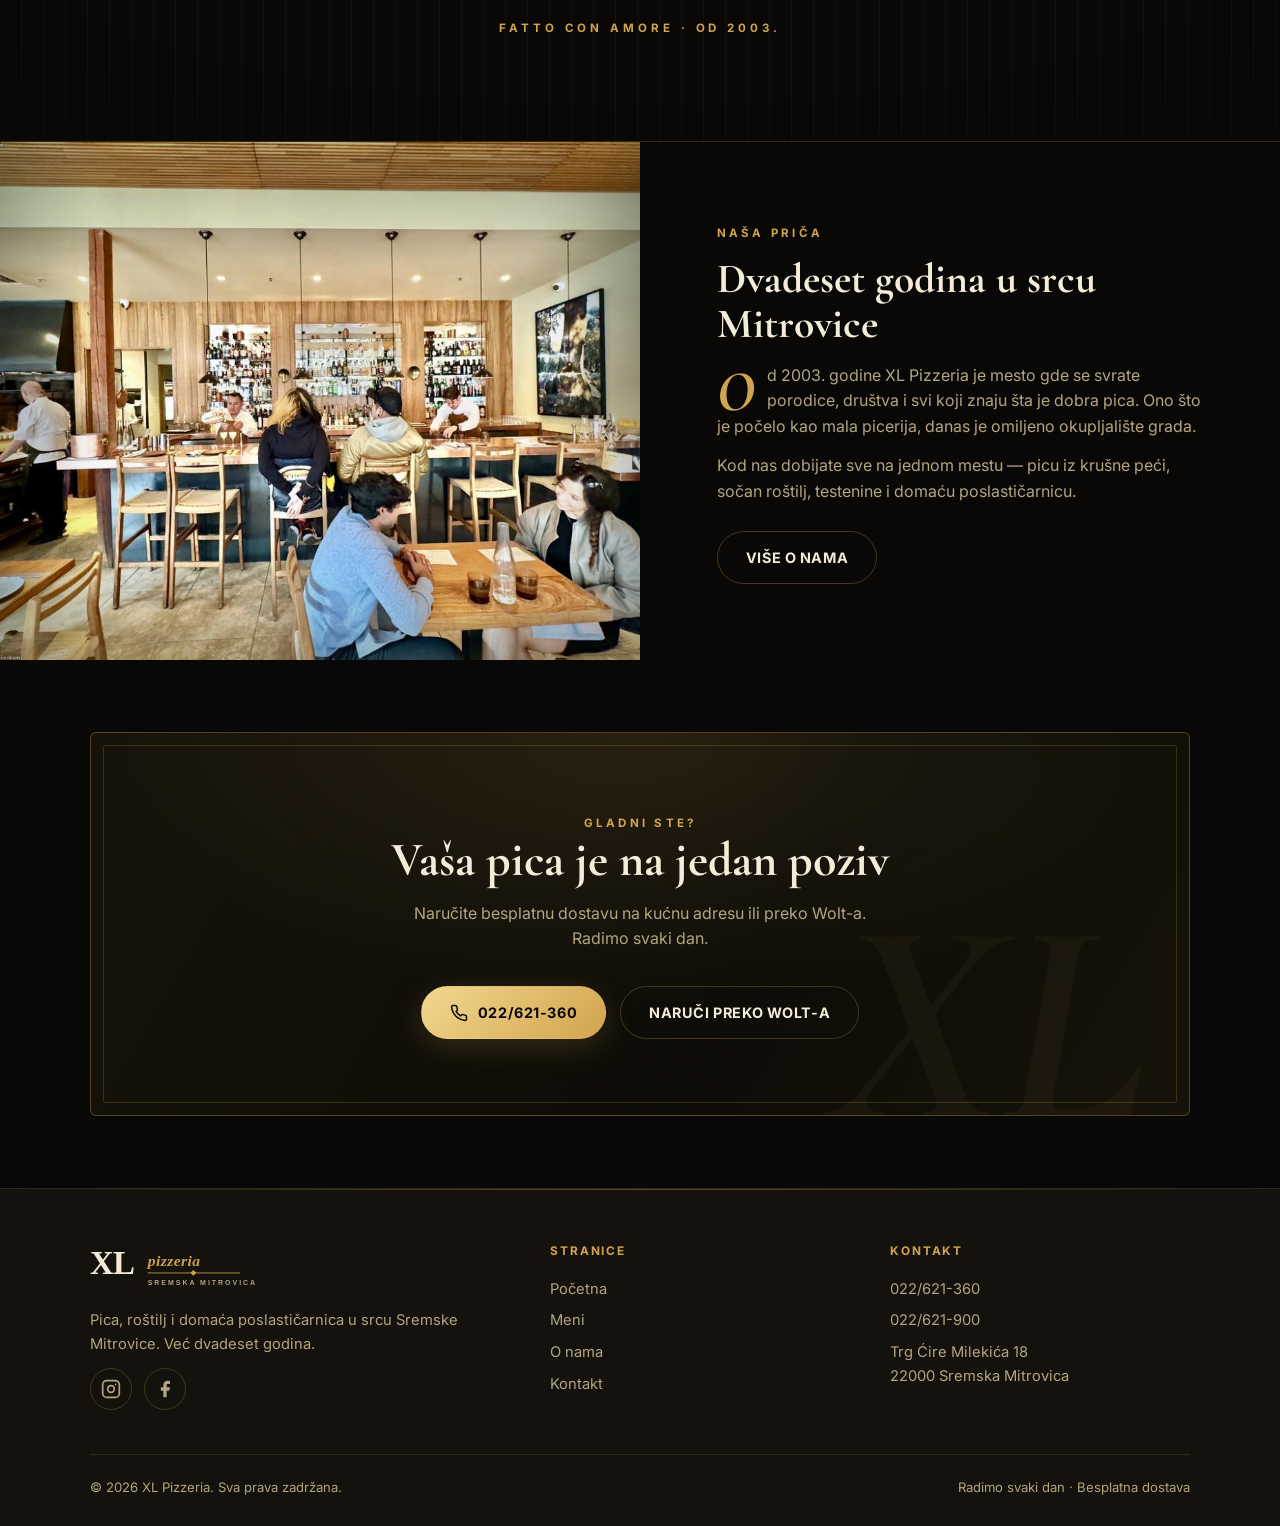
==== commit a07ee434: "Hero uvodni pasus: Cormorant kurziv (elegantniji); cache v8 Co-Authored-By: Claude Opus 4.8 <noreply" ====
--- a/index.html
+++ b/index.html
@@ -12,7 +12,7 @@
   <link rel="preconnect" href="https://fonts.googleapis.com">
   <link rel="preconnect" href="https://fonts.gstatic.com" crossorigin>
   <link href="https://fonts.googleapis.com/css2?family=Cormorant+Garamond:ital,wght@0,500;0,600;0,700;1,600;1,700&family=Inter:wght@400;500;600;700;800&display=swap" rel="stylesheet">
-  <link rel="stylesheet" href="css/style.css?v=7">
+  <link rel="stylesheet" href="css/style.css?v=8">
 </head>
 <body>
 
--- a/css/style.css
+++ b/css/style.css
@@ -143,7 +143,7 @@
 .hero-inner { position: relative; z-index: 3; max-width: 700px; padding-block: 64px; }
 .hero h1 { font-size: clamp(2.75rem, 8vw, 5.5rem); margin: 18px 0; }
 .hero h1 .accent { color: var(--gold); font-style: italic; }
-.hero p { font-size: clamp(1.05rem, 2.4vw, 1.3rem); color: var(--cream); opacity: .92; max-width: 52ch; }
+.hero p { font-family: var(--font-display); font-style: italic; font-weight: 500; font-size: clamp(1.3rem, 3vw, 1.75rem); line-height: 1.42; color: var(--cream); opacity: .95; max-width: 44ch; }
 .hero-actions { display: flex; flex-wrap: wrap; gap: 14px; margin-top: 34px; }
 .hero-meta { display: flex; flex-wrap: wrap; gap: 26px; margin-top: 40px; color: var(--muted); font-size: .88rem; letter-spacing: .02em; }
 .hero-meta strong { color: var(--cream); font-weight: 700; }
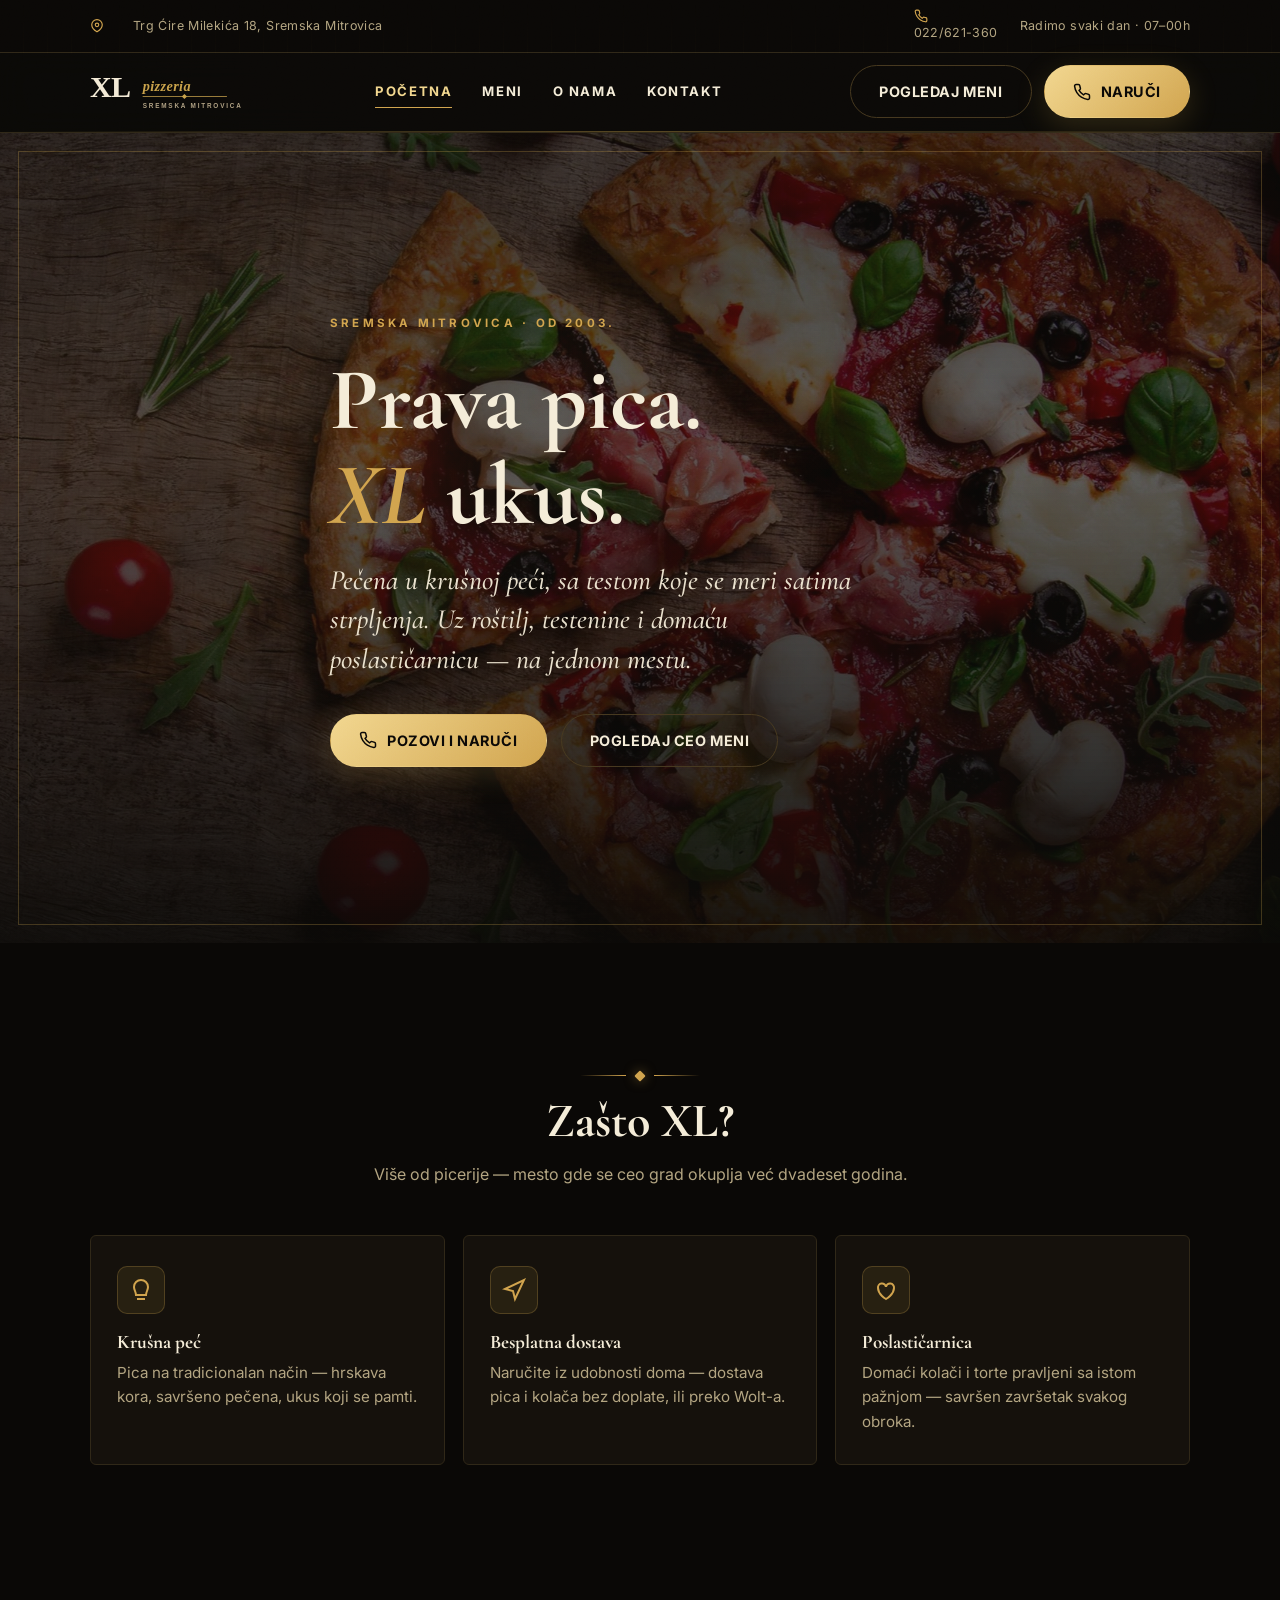
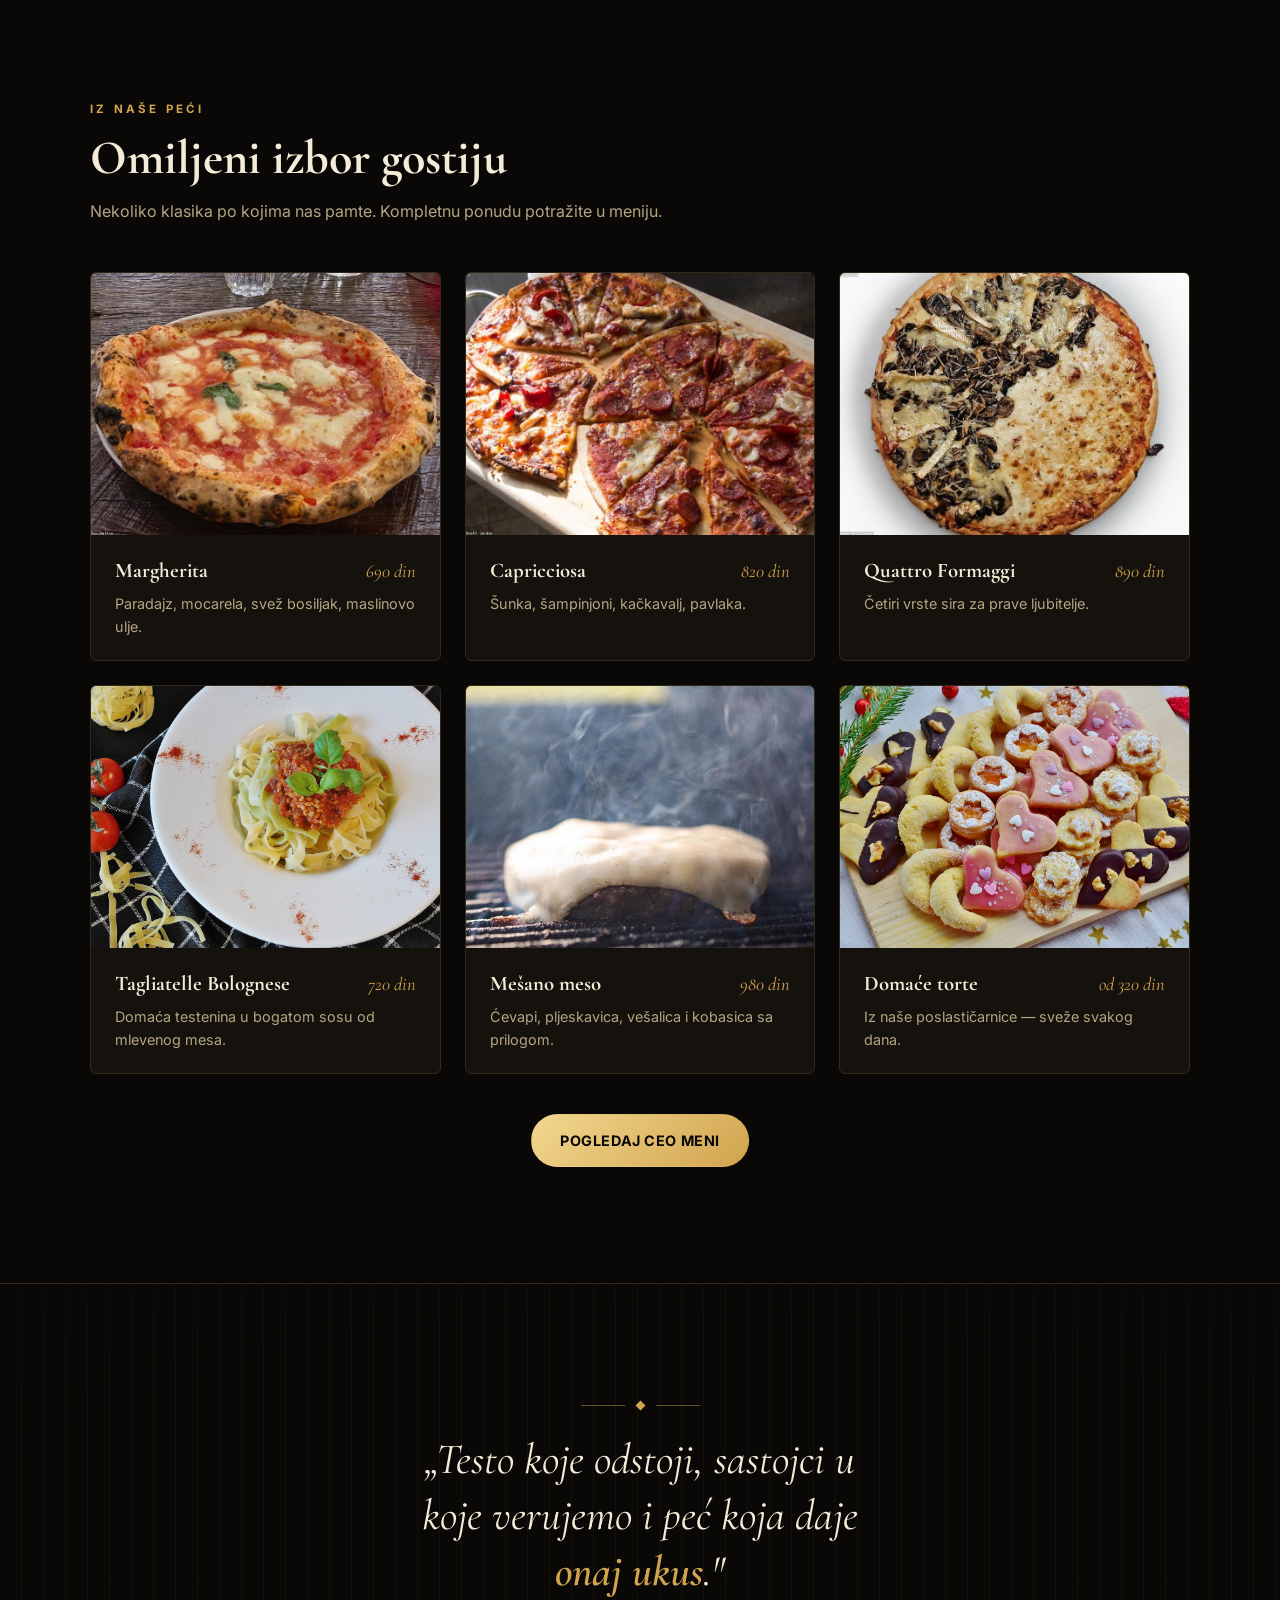
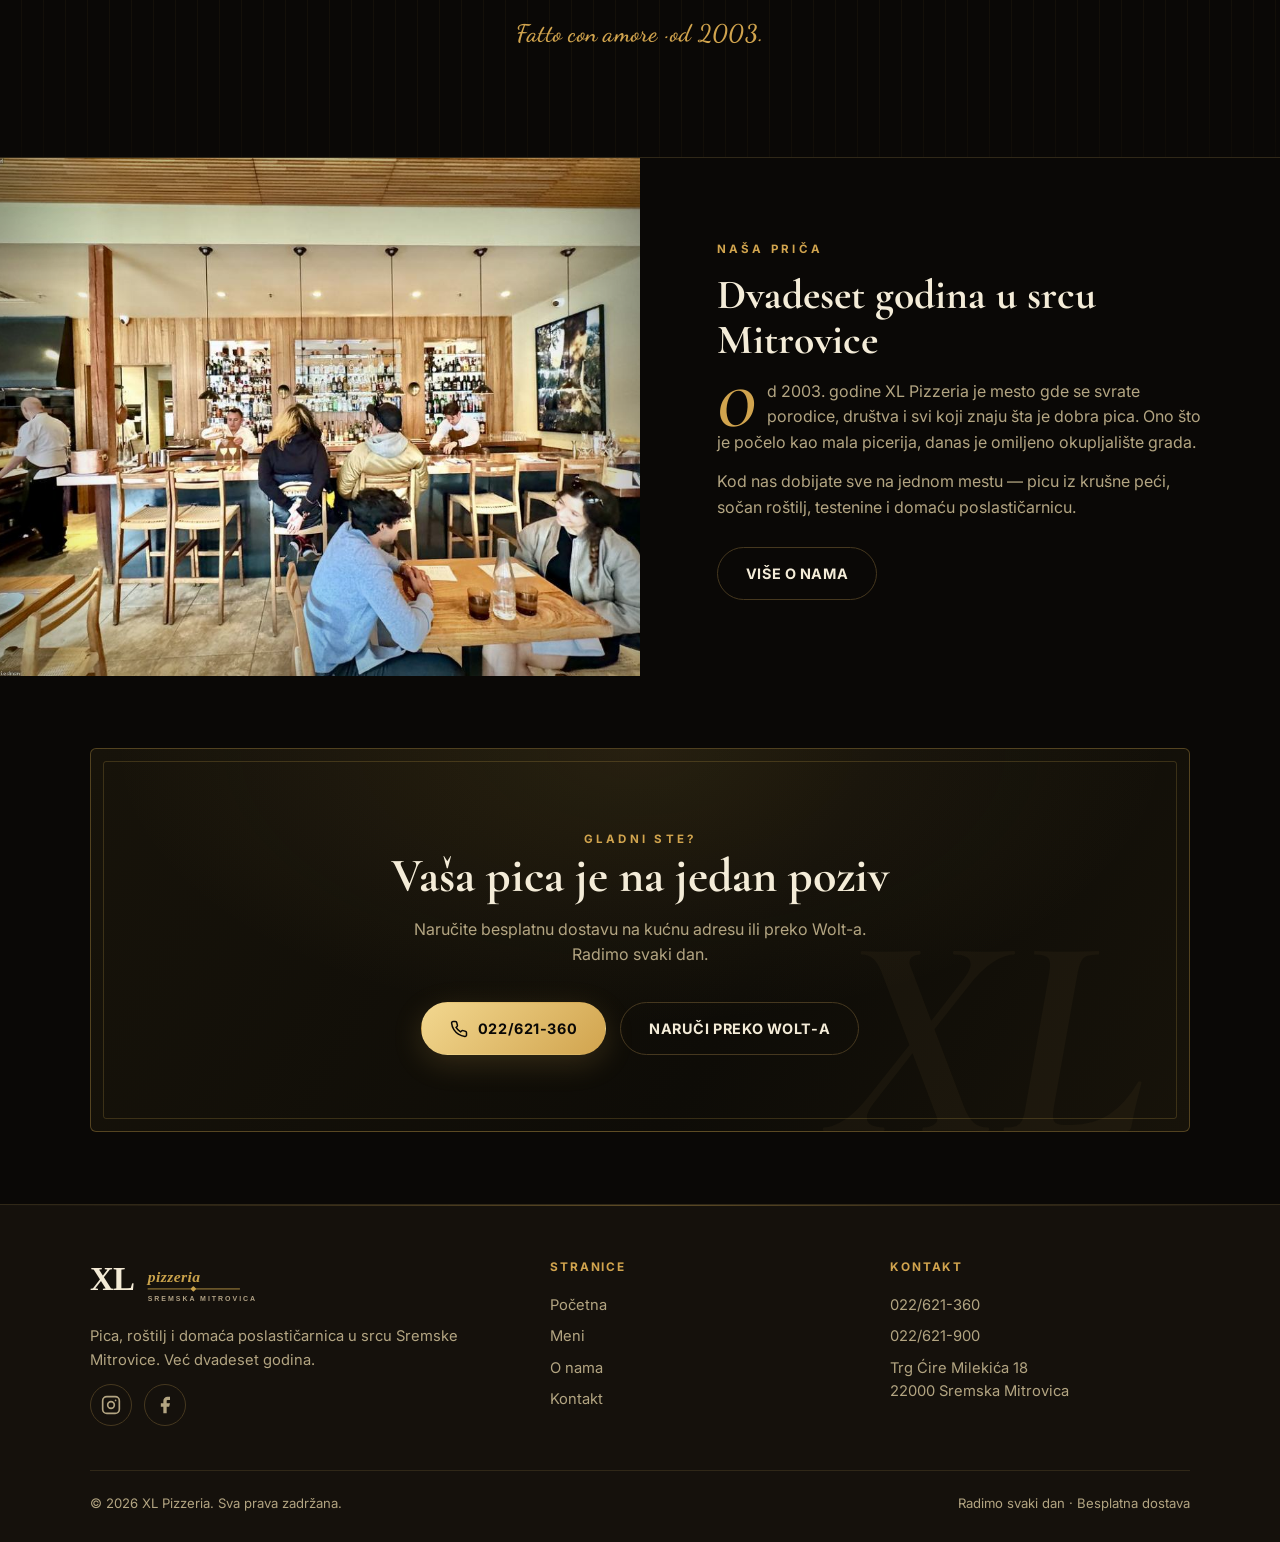
==== commit f8258e89: "Italijanski rukopisni font (Dancing Script) na oznakama kategorija i potpisima; cache v9 Co-Authored" ====
--- a/index.html
+++ b/index.html
@@ -11,8 +11,8 @@
   <link rel="icon" href="assets/logo.svg">
   <link rel="preconnect" href="https://fonts.googleapis.com">
   <link rel="preconnect" href="https://fonts.gstatic.com" crossorigin>
-  <link href="https://fonts.googleapis.com/css2?family=Cormorant+Garamond:ital,wght@0,500;0,600;0,700;1,600;1,700&family=Inter:wght@400;500;600;700;800&display=swap" rel="stylesheet">
-  <link rel="stylesheet" href="css/style.css?v=8">
+  <link href="https://fonts.googleapis.com/css2?family=Cormorant+Garamond:ital,wght@0,500;0,600;0,700;1,600;1,700&family=Dancing+Script:wght@500;600;700&family=Inter:wght@400;500;600;700;800&display=swap" rel="stylesheet">
+  <link rel="stylesheet" href="css/style.css?v=9">
 </head>
 <body>
 
--- a/css/style.css
+++ b/css/style.css
@@ -18,6 +18,7 @@
 
   --font-display: "Cormorant Garamond", Georgia, "Times New Roman", serif;
   --font-sans: "Inter", system-ui, -apple-system, "Segoe UI", sans-serif;
+  --font-script: "Dancing Script", "Segoe Script", cursive;  /* italijanski rukopisni akcenat */
 
   --r-card: 6px;
   --r-img: 4px;
@@ -320,7 +321,7 @@
 .quote-band .qb-orn .gem { width: 7px; height: 7px; background: var(--gold); transform: rotate(45deg); }
 .quote-band .q { font-family: var(--font-display); font-style: italic; font-size: clamp(1.5rem, 4vw, 2.7rem); line-height: 1.3; color: var(--cream); max-width: 24ch; margin: 0 auto; }
 .quote-band .q b { color: var(--gold); font-weight: 600; }
-.quote-band .sig { margin-top: 20px; font-size: .72rem; letter-spacing: .34em; text-transform: uppercase; color: var(--gold); font-weight: 700; }
+.quote-band .sig { margin-top: 16px; font-family: var(--font-script); font-size: 1.5rem; letter-spacing: .01em; text-transform: none; color: var(--gold); font-weight: 600; }
 
 /* Suptilan monogram-watermark na CTA baneru */
 .cta-banner::after {
@@ -387,7 +388,7 @@
 .menu-cat-banner::after { content: ""; position: absolute; inset: 0; background: linear-gradient(90deg, rgba(11,10,8,.95) 22%, rgba(11,10,8,.62) 68%, rgba(11,10,8,.35)); }
 .menu-cat-banner::before { content: ""; position: absolute; inset: 10px; border: 1px solid rgba(201,162,75,.3); z-index: 1; pointer-events: none; }
 .mcb-text { position: relative; z-index: 2; padding: 26px clamp(22px, 4vw, 46px); }
-.mcb-text .num { display: inline-block; font-family: var(--font-display); font-style: italic; color: var(--gold); font-size: .95rem; letter-spacing: .12em; margin-bottom: 4px; }
+.mcb-text .num { display: inline-block; font-family: var(--font-script); font-weight: 600; color: var(--gold); font-size: 1.5rem; letter-spacing: 0; margin-bottom: 2px; }
 .mcb-text h2 { font-size: clamp(1.7rem, 4vw, 2.4rem); color: var(--cream); font-style: italic; }
 .mcb-text p { color: var(--muted); font-size: .9rem; margin-top: 6px; max-width: 46ch; }
 
